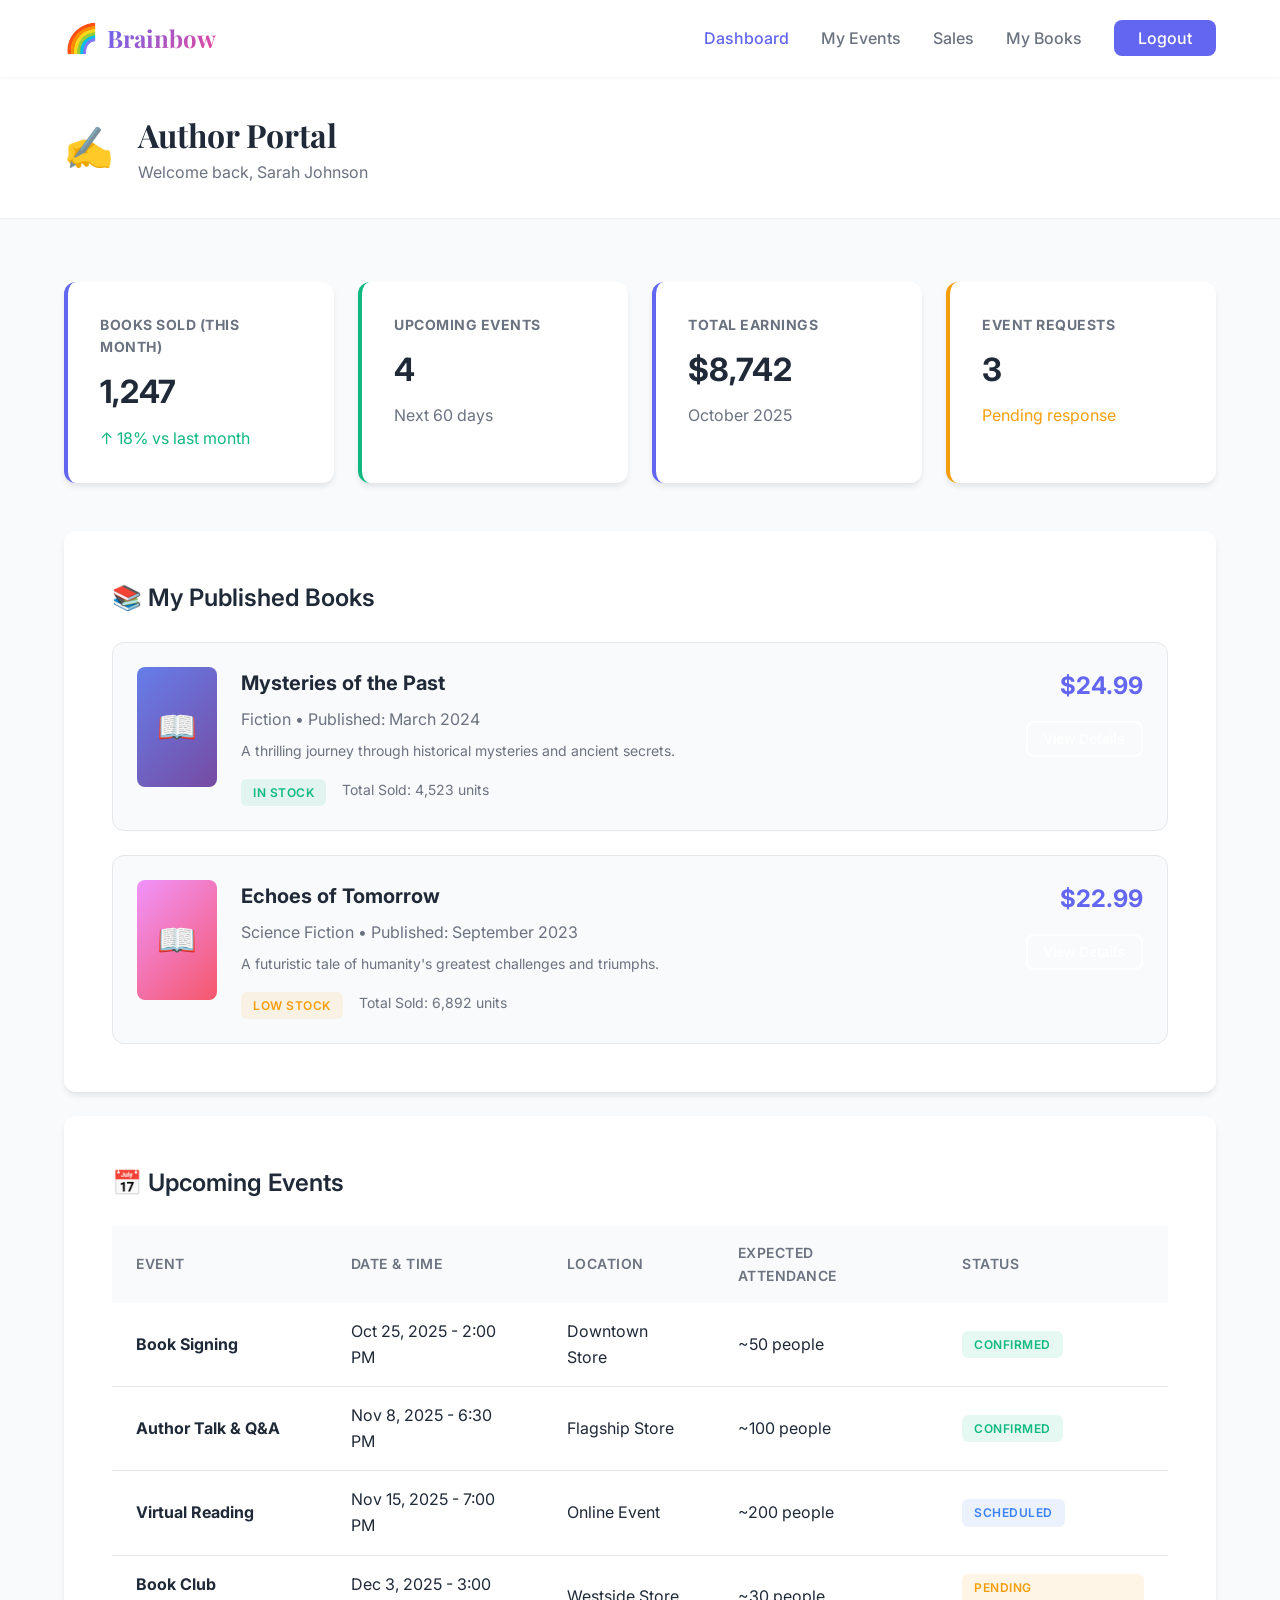
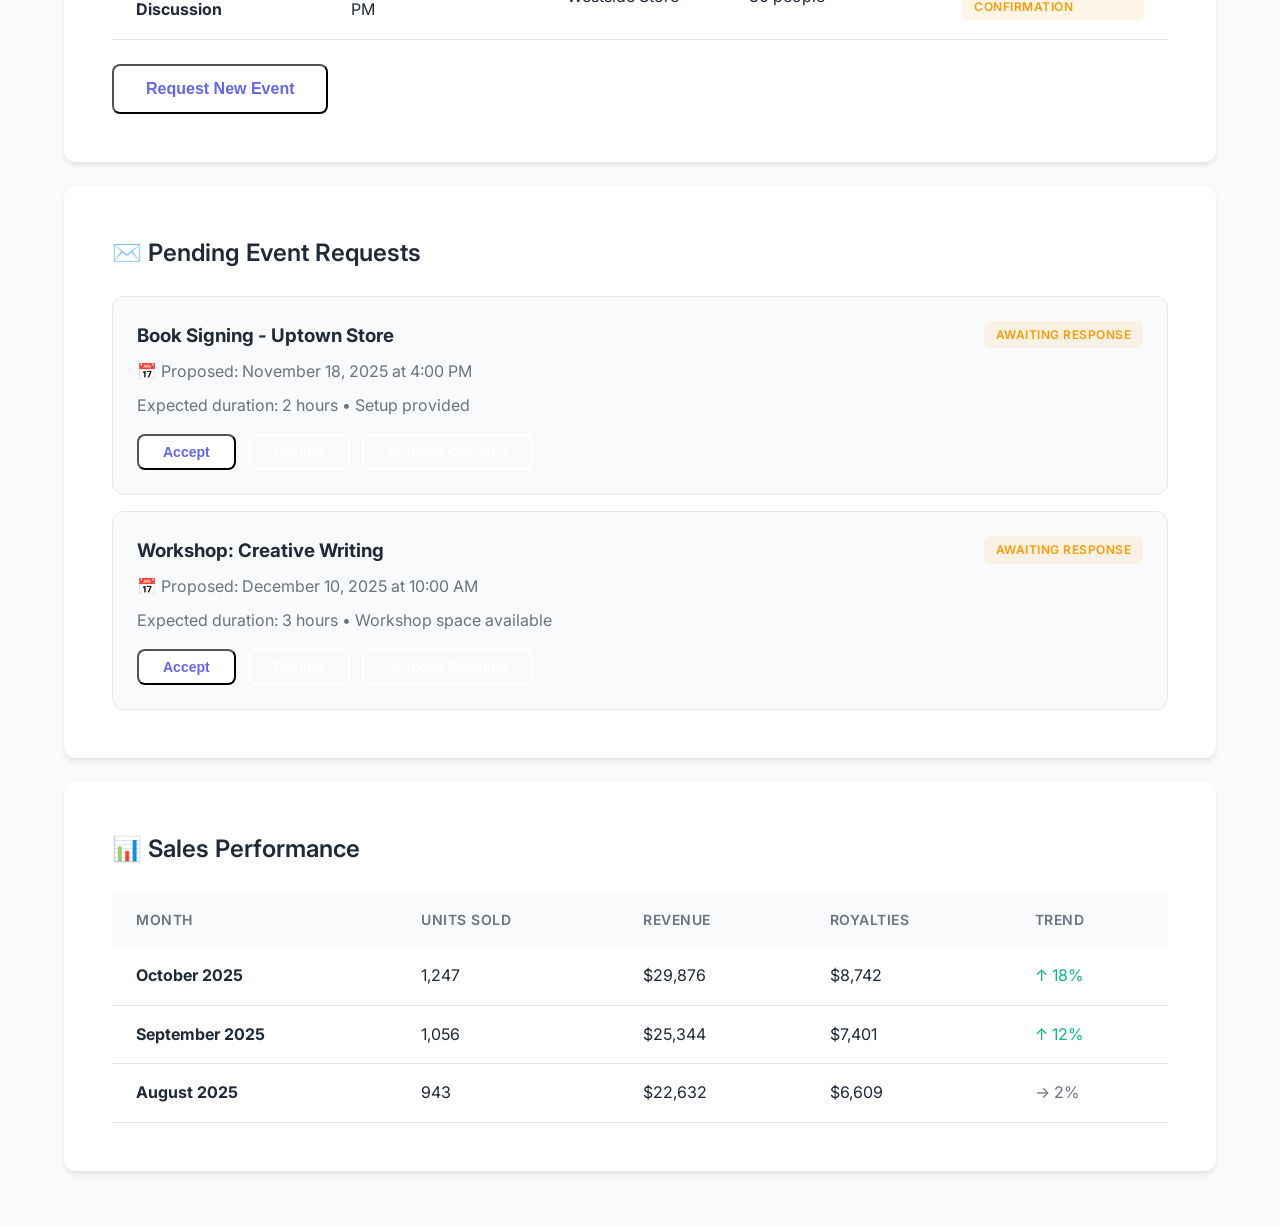
==== author-portal.html @ 2e77a3ae "Implement initial project structure and setup" ====
<!DOCTYPE html>
<html lang="en">
<head>
    <meta charset="UTF-8">
    <meta name="viewport" content="width=device-width, initial-scale=1.0">
    <title>Author Portal - Brainbow</title>
    <link rel="stylesheet" href="styles.css">
    <link rel="preconnect" href="https://fonts.googleapis.com">
    <link rel="preconnect" href="https://fonts.gstatic.com" crossorigin>
    <link href="https://fonts.googleapis.com/css2?family=Inter:wght@300;400;500;600;700&family=Playfair+Display:wght@600;700&display=swap" rel="stylesheet">
</head>
<body>
    <!-- Navigation -->
    <nav class="navbar">
        <div class="container">
            <div class="nav-brand">
                <div class="logo">
                    <span class="rainbow-icon">🌈</span>
                    <span class="brand-text">Brainbow</span>
                </div>
            </div>
            <ul class="nav-menu">
                <li><a href="author-portal.html" class="active">Dashboard</a></li>
                <li><a href="#events">My Events</a></li>
                <li><a href="#sales">Sales</a></li>
                <li><a href="#books">My Books</a></li>
                <li><a href="index.html" class="btn-login">Logout</a></li>
            </ul>
            <div class="hamburger">
                <span></span>
                <span></span>
                <span></span>
            </div>
        </div>
    </nav>

    <div class="dashboard">
        <div class="dashboard-header">
            <div class="container">
                <div class="dashboard-title">
                    <span class="dashboard-icon">✍️</span>
                    <div>
                        <h1>Author Portal</h1>
                        <p style="color: #6b7280; margin: 0;">Welcome back, Sarah Johnson</p>
                    </div>
                </div>
            </div>
        </div>

        <div class="dashboard-content">
            <div class="container">
                <!-- Author Metrics -->
                <div class="dashboard-grid">
                    <div class="stat-card">
                        <h3>Books Sold (This Month)</h3>
                        <div class="stat-value">1,247</div>
                        <p style="color: #10b981; margin-top: 0.5rem;">↑ 18% vs last month</p>
                    </div>
                    <div class="stat-card success">
                        <h3>Upcoming Events</h3>
                        <div class="stat-value">4</div>
                        <p style="color: #6b7280; margin-top: 0.5rem;">Next 60 days</p>
                    </div>
                    <div class="stat-card">
                        <h3>Total Earnings</h3>
                        <div class="stat-value">$8,742</div>
                        <p style="color: #6b7280; margin-top: 0.5rem;">October 2025</p>
                    </div>
                    <div class="stat-card warning">
                        <h3>Event Requests</h3>
                        <div class="stat-value">3</div>
                        <p style="color: #f59e0b; margin-top: 0.5rem;">Pending response</p>
                    </div>
                </div>

                <!-- My Books -->
                <div class="content-card">
                    <h2>📚 My Published Books</h2>
                    <div style="display: grid; gap: 1.5rem;">
                        <div style="display: grid; grid-template-columns: auto 1fr auto; gap: 1.5rem; padding: 1.5rem; background: #f9fafb; border-radius: 0.75rem; border: 1px solid #e5e7eb;">
                            <div style="width: 80px; height: 120px; background: linear-gradient(135deg, #667eea 0%, #764ba2 100%); border-radius: 0.5rem; display: flex; align-items: center; justify-content: center; font-size: 2rem;">
                                📖
                            </div>
                            <div>
                                <h3 style="margin: 0 0 0.5rem 0; font-size: 1.25rem;">Mysteries of the Past</h3>
                                <p style="margin: 0 0 0.5rem 0; color: #6b7280;">Fiction • Published: March 2024</p>
                                <p style="margin: 0; color: #6b7280; font-size: 0.875rem;">A thrilling journey through historical mysteries and ancient secrets.</p>
                                <div style="margin-top: 1rem; display: flex; gap: 1rem;">
                                    <span class="badge badge-success">In Stock</span>
                                    <span style="color: #6b7280; font-size: 0.875rem;">Total Sold: 4,523 units</span>
                                </div>
                            </div>
                            <div style="text-align: right;">
                                <div style="font-size: 1.5rem; font-weight: 700; color: #6366f1;">$24.99</div>
                                <button class="btn btn-secondary" style="margin-top: 1rem; padding: 0.5rem 1rem; font-size: 0.875rem;">View Details</button>
                            </div>
                        </div>
                        
                        <div style="display: grid; grid-template-columns: auto 1fr auto; gap: 1.5rem; padding: 1.5rem; background: #f9fafb; border-radius: 0.75rem; border: 1px solid #e5e7eb;">
                            <div style="width: 80px; height: 120px; background: linear-gradient(135deg, #f093fb 0%, #f5576c 100%); border-radius: 0.5rem; display: flex; align-items: center; justify-content: center; font-size: 2rem;">
                                📖
                            </div>
                            <div>
                                <h3 style="margin: 0 0 0.5rem 0; font-size: 1.25rem;">Echoes of Tomorrow</h3>
                                <p style="margin: 0 0 0.5rem 0; color: #6b7280;">Science Fiction • Published: September 2023</p>
                                <p style="margin: 0; color: #6b7280; font-size: 0.875rem;">A futuristic tale of humanity's greatest challenges and triumphs.</p>
                                <div style="margin-top: 1rem; display: flex; gap: 1rem;">
                                    <span class="badge badge-warning">Low Stock</span>
                                    <span style="color: #6b7280; font-size: 0.875rem;">Total Sold: 6,892 units</span>
                                </div>
                            </div>
                            <div style="text-align: right;">
                                <div style="font-size: 1.5rem; font-weight: 700; color: #6366f1;">$22.99</div>
                                <button class="btn btn-secondary" style="margin-top: 1rem; padding: 0.5rem 1rem; font-size: 0.875rem;">View Details</button>
                            </div>
                        </div>
                    </div>
                </div>

                <!-- Upcoming Events -->
                <div class="content-card">
                    <h2>📅 Upcoming Events</h2>
                    <div class="table-wrapper">
                        <table>
                            <thead>
                                <tr>
                                    <th>Event</th>
                                    <th>Date & Time</th>
                                    <th>Location</th>
                                    <th>Expected Attendance</th>
                                    <th>Status</th>
                                </tr>
                            </thead>
                            <tbody>
                                <tr>
                                    <td><strong>Book Signing</strong></td>
                                    <td>Oct 25, 2025 - 2:00 PM</td>
                                    <td>Downtown Store</td>
                                    <td>~50 people</td>
                                    <td><span class="badge badge-success">Confirmed</span></td>
                                </tr>
                                <tr>
                                    <td><strong>Author Talk & Q&A</strong></td>
                                    <td>Nov 8, 2025 - 6:30 PM</td>
                                    <td>Flagship Store</td>
                                    <td>~100 people</td>
                                    <td><span class="badge badge-success">Confirmed</span></td>
                                </tr>
                                <tr>
                                    <td><strong>Virtual Reading</strong></td>
                                    <td>Nov 15, 2025 - 7:00 PM</td>
                                    <td>Online Event</td>
                                    <td>~200 people</td>
                                    <td><span class="badge badge-info">Scheduled</span></td>
                                </tr>
                                <tr>
                                    <td><strong>Book Club Discussion</strong></td>
                                    <td>Dec 3, 2025 - 3:00 PM</td>
                                    <td>Westside Store</td>
                                    <td>~30 people</td>
                                    <td><span class="badge badge-warning">Pending Confirmation</span></td>
                                </tr>
                            </tbody>
                        </table>
                    </div>
                    <div style="margin-top: 1.5rem;">
                        <button class="btn btn-primary">Request New Event</button>
                        <button class="btn btn-secondary" style="margin-left: 1rem;">View Calendar</button>
                    </div>
                </div>

                <!-- Event Requests -->
                <div class="content-card">
                    <h2>✉️ Pending Event Requests</h2>
                    <div style="display: grid; gap: 1rem;">
                        <div style="padding: 1.5rem; background: #f9fafb; border-radius: 0.75rem; border: 1px solid #e5e7eb;">
                            <div style="display: flex; justify-content: space-between; align-items: start; margin-bottom: 1rem;">
                                <div>
                                    <h3 style="margin: 0 0 0.5rem 0;">Book Signing - Uptown Store</h3>
                                    <p style="margin: 0; color: #6b7280;">📅 Proposed: November 18, 2025 at 4:00 PM</p>
                                    <p style="margin: 0.5rem 0 0 0; color: #6b7280;">Expected duration: 2 hours • Setup provided</p>
                                </div>
                                <span class="badge badge-warning">Awaiting Response</span>
                            </div>
                            <div style="display: flex; gap: 0.75rem;">
                                <button class="btn btn-primary" style="padding: 0.5rem 1.5rem; font-size: 0.875rem;">Accept</button>
                                <button class="btn btn-secondary" style="padding: 0.5rem 1.5rem; font-size: 0.875rem;">Decline</button>
                                <button class="btn btn-secondary" style="padding: 0.5rem 1.5rem; font-size: 0.875rem;">Propose Changes</button>
                            </div>
                        </div>
                        
                        <div style="padding: 1.5rem; background: #f9fafb; border-radius: 0.75rem; border: 1px solid #e5e7eb;">
                            <div style="display: flex; justify-content: space-between; align-items: start; margin-bottom: 1rem;">
                                <div>
                                    <h3 style="margin: 0 0 0.5rem 0;">Workshop: Creative Writing</h3>
                                    <p style="margin: 0; color: #6b7280;">📅 Proposed: December 10, 2025 at 10:00 AM</p>
                                    <p style="margin: 0.5rem 0 0 0; color: #6b7280;">Expected duration: 3 hours • Workshop space available</p>
                                </div>
                                <span class="badge badge-warning">Awaiting Response</span>
                            </div>
                            <div style="display: flex; gap: 0.75rem;">
                                <button class="btn btn-primary" style="padding: 0.5rem 1.5rem; font-size: 0.875rem;">Accept</button>
                                <button class="btn btn-secondary" style="padding: 0.5rem 1.5rem; font-size: 0.875rem;">Decline</button>
                                <button class="btn btn-secondary" style="padding: 0.5rem 1.5rem; font-size: 0.875rem;">Propose Changes</button>
                            </div>
                        </div>
                    </div>
                </div>

                <!-- Sales Analytics -->
                <div class="content-card">
                    <h2>📊 Sales Performance</h2>
                    <div class="table-wrapper">
                        <table>
                            <thead>
                                <tr>
                                    <th>Month</th>
                                    <th>Units Sold</th>
                                    <th>Revenue</th>
                                    <th>Royalties</th>
                                    <th>Trend</th>
                                </tr>
                            </thead>
                            <tbody>
                                <tr>
                                    <td><strong>October 2025</strong></td>
                                    <td>1,247</td>
                                    <td>$29,876</td>
                                    <td>$8,742</td>
                                    <td><span style="color: #10b981;">↑ 18%</span></td>
                                </tr>
                                <tr>
                                    <td><strong>September 2025</strong></td>
                                    <td>1,056</td>
                                    <td>$25,344</td>
                                    <td>$7,401</td>
                                    <td><span style="color: #10b981;">↑ 12%</span></td>
                                </tr>
                                <tr>
                                    <td><strong>August 2025</strong></td>
                                    <td>943</td>
                                    <td>$22,632</td>
                                    <td>$6,609</td>
                                    <td><span style="color: #6b7280;">→ 2%</span></td>
                                </tr>
                            </tbody>
                        </table>
                    </div>
                </div>
            </div>
        </div>
    </div>

    <script src="script.js"></script>
</body>
</html>
---- styles.css ----
/* ===================================
   Global Styles & Variables
   =================================== */

:root {
    /* Color Palette */
    --primary-color: #6366f1;
    --primary-dark: #4f46e5;
    --primary-light: #818cf8;
    --secondary-color: #ec4899;
    --accent-color: #f59e0b;
    
    --success-color: #10b981;
    --warning-color: #f59e0b;
    --danger-color: #ef4444;
    --info-color: #3b82f6;
    
    --text-primary: #1f2937;
    --text-secondary: #6b7280;
    --text-light: #9ca3af;
    
    --bg-primary: #ffffff;
    --bg-secondary: #f9fafb;
    --bg-dark: #111827;
    
    --border-color: #e5e7eb;
    --shadow-sm: 0 1px 2px 0 rgba(0, 0, 0, 0.05);
    --shadow-md: 0 4px 6px -1px rgba(0, 0, 0, 0.1);
    --shadow-lg: 0 10px 15px -3px rgba(0, 0, 0, 0.1);
    --shadow-xl: 0 20px 25px -5px rgba(0, 0, 0, 0.1);
    
    /* Typography */
    --font-body: 'Inter', sans-serif;
    --font-heading: 'Playfair Display', serif;
    
    /* Spacing */
    --spacing-xs: 0.5rem;
    --spacing-sm: 1rem;
    --spacing-md: 1.5rem;
    --spacing-lg: 2rem;
    --spacing-xl: 3rem;
    
    /* Border Radius */
    --radius-sm: 0.375rem;
    --radius-md: 0.5rem;
    --radius-lg: 0.75rem;
    --radius-xl: 1rem;
}

* {
    margin: 0;
    padding: 0;
    box-sizing: border-box;
}

html {
    scroll-behavior: smooth;
}

body {
    font-family: var(--font-body);
    color: var(--text-primary);
    background-color: var(--bg-primary);
    line-height: 1.6;
    overflow-x: hidden;
}

.container {
    max-width: 1200px;
    margin: 0 auto;
    padding: 0 var(--spacing-md);
}

/* ===================================
   Navigation Bar
   =================================== */

.navbar {
    background: rgba(255, 255, 255, 0.95);
    backdrop-filter: blur(10px);
    box-shadow: var(--shadow-sm);
    position: sticky;
    top: 0;
    z-index: 1000;
    transition: all 0.3s ease;
}

.navbar .container {
    display: flex;
    justify-content: space-between;
    align-items: center;
    padding: var(--spacing-sm) var(--spacing-md);
}

.nav-brand .logo {
    display: flex;
    align-items: center;
    gap: 0.5rem;
    font-size: 1.5rem;
    font-weight: 700;
    text-decoration: none;
    color: var(--text-primary);
}

.rainbow-icon {
    font-size: 1.75rem;
}

.brand-text {
    background: linear-gradient(135deg, var(--primary-color), var(--secondary-color));
    -webkit-background-clip: text;
    -webkit-text-fill-color: transparent;
    background-clip: text;
    font-family: var(--font-heading);
}

.nav-menu {
    display: flex;
    list-style: none;
    gap: var(--spacing-lg);
    align-items: center;
}

.nav-menu a {
    text-decoration: none;
    color: var(--text-secondary);
    font-weight: 500;
    transition: color 0.3s ease;
    padding: 0.5rem 0;
}

.nav-menu a:hover,
.nav-menu a.active {
    color: var(--primary-color);
}

.btn-login {
    background: var(--primary-color);
    color: white !important;
    padding: 0.5rem 1.5rem !important;
    border-radius: var(--radius-md);
    transition: all 0.3s ease;
}

.btn-login:hover {
    background: var(--primary-dark);
    transform: translateY(-2px);
}

.hamburger {
    display: none;
    flex-direction: column;
    cursor: pointer;
    gap: 0.25rem;
}

.hamburger span {
    width: 25px;
    height: 3px;
    background: var(--text-primary);
    border-radius: 3px;
    transition: all 0.3s ease;
}

/* ===================================
   Hero Section
   =================================== */

.hero {
    position: relative;
    padding: 8rem 0 6rem;
    overflow: hidden;
    background: linear-gradient(135deg, #667eea 0%, #764ba2 100%);
}

.hero-background {
    position: absolute;
    top: 0;
    left: 0;
    width: 100%;
    height: 100%;
    background: 
        radial-gradient(circle at 20% 50%, rgba(255, 255, 255, 0.1) 0%, transparent 50%),
        radial-gradient(circle at 80% 80%, rgba(255, 255, 255, 0.1) 0%, transparent 50%);
    z-index: 1;
}

.hero .container {
    position: relative;
    z-index: 2;
}

.hero-content {
    max-width: 800px;
    text-align: center;
    margin: 0 auto;
}

.hero-title {
    font-family: var(--font-heading);
    font-size: 3.5rem;
    font-weight: 700;
    color: white;
    margin-bottom: var(--spacing-md);
    line-height: 1.2;
}

.gradient-text {
    background: linear-gradient(135deg, #fbbf24, #f59e0b);
    -webkit-background-clip: text;
    -webkit-text-fill-color: transparent;
    background-clip: text;
}

.hero-subtitle {
    font-size: 1.25rem;
    color: rgba(255, 255, 255, 0.9);
    margin-bottom: var(--spacing-xl);
    line-height: 1.8;
}

.hero-buttons {
    display: flex;
    gap: var(--spacing-md);
    justify-content: center;
    flex-wrap: wrap;
}

.btn {
    padding: 0.875rem 2rem;
    font-size: 1rem;
    font-weight: 600;
    text-decoration: none;
    border-radius: var(--radius-md);
    transition: all 0.3s ease;
    display: inline-block;
}

.btn-primary {
    background: white;
    color: var(--primary-color);
}

.btn-primary:hover {
    transform: translateY(-3px);
    box-shadow: var(--shadow-xl);
}

.btn-secondary {
    background: transparent;
    color: white;
    border: 2px solid white;
}

.btn-secondary:hover {
    background: white;
    color: var(--primary-color);
}

/* ===================================
   Section Headers
   =================================== */

.section-header {
    text-align: center;
    margin-bottom: var(--spacing-xl);
}

.section-header h2 {
    font-family: var(--font-heading);
    font-size: 2.5rem;
    color: var(--text-primary);
    margin-bottom: var(--spacing-sm);
}

.section-header p {
    font-size: 1.125rem;
    color: var(--text-secondary);
}

/* ===================================
   Features Section
   =================================== */

.features {
    padding: 6rem 0;
    background: var(--bg-secondary);
}

.features-grid {
    display: grid;
    grid-template-columns: repeat(auto-fit, minmax(300px, 1fr));
    gap: var(--spacing-lg);
}

.feature-card {
    background: white;
    padding: var(--spacing-xl);
    border-radius: var(--radius-lg);
    box-shadow: var(--shadow-md);
    transition: all 0.3s ease;
    border: 1px solid var(--border-color);
}

.feature-card:hover {
    transform: translateY(-5px);
    box-shadow: var(--shadow-xl);
}

.feature-icon {
    font-size: 3rem;
    margin-bottom: var(--spacing-md);
}

.feature-card h3 {
    font-size: 1.5rem;
    color: var(--text-primary);
    margin-bottom: var(--spacing-sm);
    font-weight: 600;
}

.feature-card p {
    color: var(--text-secondary);
    line-height: 1.7;
}

/* ===================================
   Portals Section
   =================================== */

.portals {
    padding: 6rem 0;
    background: white;
}

.portals-grid {
    display: grid;
    grid-template-columns: repeat(auto-fit, minmax(280px, 1fr));
    gap: var(--spacing-md);
}

.portal-card {
    position: relative;
    background: linear-gradient(135deg, #667eea 0%, #764ba2 100%);
    padding: var(--spacing-xl);
    border-radius: var(--radius-lg);
    text-decoration: none;
    color: white;
    transition: all 0.3s ease;
    overflow: hidden;
}

.portal-card::before {
    content: '';
    position: absolute;
    top: 0;
    left: 0;
    width: 100%;
    height: 100%;
    background: linear-gradient(135deg, rgba(255,255,255,0.1) 0%, transparent 100%);
    opacity: 0;
    transition: opacity 0.3s ease;
}

.portal-card:hover::before {
    opacity: 1;
}

.portal-card:hover {
    transform: translateY(-5px);
    box-shadow: var(--shadow-xl);
}

.portal-card:nth-child(1) {
    background: linear-gradient(135deg, #667eea 0%, #764ba2 100%);
}

.portal-card:nth-child(2) {
    background: linear-gradient(135deg, #f093fb 0%, #f5576c 100%);
}

.portal-card:nth-child(3) {
    background: linear-gradient(135deg, #4facfe 0%, #00f2fe 100%);
}

.portal-card:nth-child(4) {
    background: linear-gradient(135deg, #43e97b 0%, #38f9d7 100%);
}

.portal-card:nth-child(5) {
    background: linear-gradient(135deg, #fa709a 0%, #fee140 100%);
}

.portal-card:nth-child(6) {
    background: linear-gradient(135deg, #30cfd0 0%, #330867 100%);
}

.portal-icon {
    font-size: 3rem;
    margin-bottom: var(--spacing-md);
}

.portal-card h3 {
    font-size: 1.5rem;
    margin-bottom: var(--spacing-sm);
    font-weight: 600;
}

.portal-card p {
    color: rgba(255, 255, 255, 0.9);
    margin-bottom: var(--spacing-md);
}

.portal-arrow {
    position: absolute;
    bottom: var(--spacing-md);
    right: var(--spacing-md);
    font-size: 1.5rem;
    transition: transform 0.3s ease;
}

.portal-card:hover .portal-arrow {
    transform: translateX(5px);
}

/* ===================================
   About Section
   =================================== */

.about {
    padding: 6rem 0;
    background: var(--bg-secondary);
}

.about-content {
    display: grid;
    grid-template-columns: 1fr 1fr;
    gap: var(--spacing-xl);
    align-items: center;
}

.about-text h2 {
    font-family: var(--font-heading);
    font-size: 2.5rem;
    color: var(--text-primary);
    margin-bottom: var(--spacing-md);
}

.about-text p {
    font-size: 1.125rem;
    color: var(--text-secondary);
    margin-bottom: var(--spacing-md);
    line-height: 1.8;
}

.stats {
    display: flex;
    gap: var(--spacing-lg);
    margin-top: var(--spacing-xl);
}

.stat {
    text-align: center;
}

.stat-number {
    font-size: 2.5rem;
    font-weight: 700;
    color: var(--primary-color);
    font-family: var(--font-heading);
}

.stat-label {
    color: var(--text-secondary);
    font-size: 0.875rem;
    margin-top: 0.25rem;
}

.about-image {
    display: flex;
    justify-content: center;
    align-items: center;
}

.image-placeholder {
    width: 100%;
    height: 400px;
    background: linear-gradient(135deg, #667eea 0%, #764ba2 100%);
    border-radius: var(--radius-xl);
    display: flex;
    justify-content: center;
    align-items: center;
    box-shadow: var(--shadow-xl);
}

.large-icon {
    font-size: 8rem;
}

/* ===================================
   Footer
   =================================== */

.footer {
    background: var(--bg-dark);
    color: rgba(255, 255, 255, 0.8);
    padding: 3rem 0 1rem;
}

.footer-content {
    display: grid;
    grid-template-columns: repeat(auto-fit, minmax(200px, 1fr));
    gap: var(--spacing-xl);
    margin-bottom: var(--spacing-lg);
}

.footer-section h4 {
    color: white;
    margin-bottom: var(--spacing-md);
    font-size: 1.125rem;
}

.footer-section ul {
    list-style: none;
}

.footer-section ul li {
    margin-bottom: 0.5rem;
}

.footer-section a {
    color: rgba(255, 255, 255, 0.7);
    text-decoration: none;
    transition: color 0.3s ease;
}

.footer-section a:hover {
    color: var(--primary-light);
}

.footer-section .logo {
    margin-bottom: var(--spacing-md);
}

.footer-bottom {
    text-align: center;
    padding-top: var(--spacing-lg);
    border-top: 1px solid rgba(255, 255, 255, 0.1);
    color: rgba(255, 255, 255, 0.6);
}

/* ===================================
   Dashboard Styles
   =================================== */

.dashboard {
    min-height: 100vh;
    background: var(--bg-secondary);
}

.dashboard-header {
    background: white;
    padding: var(--spacing-lg) 0;
    box-shadow: var(--shadow-sm);
    margin-bottom: var(--spacing-lg);
}

.dashboard-title {
    display: flex;
    align-items: center;
    gap: var(--spacing-md);
}

.dashboard-title h1 {
    font-family: var(--font-heading);
    font-size: 2rem;
    color: var(--text-primary);
}

.dashboard-icon {
    font-size: 2.5rem;
}

.dashboard-content {
    padding: var(--spacing-lg) 0;
}

.dashboard-grid {
    display: grid;
    grid-template-columns: repeat(auto-fit, minmax(250px, 1fr));
    gap: var(--spacing-md);
    margin-bottom: var(--spacing-xl);
}

.stat-card {
    background: white;
    padding: var(--spacing-lg);
    border-radius: var(--radius-lg);
    box-shadow: var(--shadow-md);
    border-left: 4px solid var(--primary-color);
}

.stat-card.success {
    border-left-color: var(--success-color);
}

.stat-card.warning {
    border-left-color: var(--warning-color);
}

.stat-card.danger {
    border-left-color: var(--danger-color);
}

.stat-card h3 {
    font-size: 0.875rem;
    color: var(--text-secondary);
    text-transform: uppercase;
    letter-spacing: 0.5px;
    margin-bottom: 0.5rem;
}

.stat-value {
    font-size: 2rem;
    font-weight: 700;
    color: var(--text-primary);
}

.content-card {
    background: white;
    padding: var(--spacing-xl);
    border-radius: var(--radius-lg);
    box-shadow: var(--shadow-md);
    margin-bottom: var(--spacing-md);
}

.content-card h2 {
    font-size: 1.5rem;
    color: var(--text-primary);
    margin-bottom: var(--spacing-md);
    font-weight: 600;
}

.table-wrapper {
    overflow-x: auto;
}

table {
    width: 100%;
    border-collapse: collapse;
}

thead {
    background: var(--bg-secondary);
}

th {
    text-align: left;
    padding: var(--spacing-sm) var(--spacing-md);
    font-weight: 600;
    color: var(--text-secondary);
    font-size: 0.875rem;
    text-transform: uppercase;
    letter-spacing: 0.5px;
}

td {
    padding: var(--spacing-sm) var(--spacing-md);
    border-bottom: 1px solid var(--border-color);
}

tr:hover {
    background: var(--bg-secondary);
}

.badge {
    display: inline-block;
    padding: 0.25rem 0.75rem;
    border-radius: var(--radius-sm);
    font-size: 0.75rem;
    font-weight: 600;
    text-transform: uppercase;
    letter-spacing: 0.5px;
}

.badge-success {
    background: rgba(16, 185, 129, 0.1);
    color: var(--success-color);
}

.badge-warning {
    background: rgba(245, 158, 11, 0.1);
    color: var(--warning-color);
}

.badge-danger {
    background: rgba(239, 68, 68, 0.1);
    color: var(--danger-color);
}

.badge-info {
    background: rgba(59, 130, 246, 0.1);
    color: var(--info-color);
}

/* ===================================
   Login Page Styles
   =================================== */

.login-page {
    min-height: 100vh;
    display: flex;
    align-items: center;
    justify-content: center;
    background: linear-gradient(135deg, #667eea 0%, #764ba2 100%);
    padding: var(--spacing-lg);
}

.login-container {
    max-width: 450px;
    width: 100%;
}

.login-card {
    background: white;
    padding: var(--spacing-xl);
    border-radius: var(--radius-xl);
    box-shadow: var(--shadow-xl);
}

.login-header {
    text-align: center;
    margin-bottom: var(--spacing-xl);
}

.login-header .logo {
    display: flex;
    justify-content: center;
    align-items: center;
    gap: 0.5rem;
    font-size: 1.75rem;
    font-weight: 700;
    margin-bottom: var(--spacing-md);
}

.login-header h2 {
    font-size: 1.75rem;
    color: var(--text-primary);
    margin-bottom: 0.5rem;
}

.login-header p {
    color: var(--text-secondary);
}

.form-group {
    margin-bottom: var(--spacing-md);
}

.form-group label {
    display: block;
    margin-bottom: 0.5rem;
    color: var(--text-primary);
    font-weight: 500;
}

.form-group input,
.form-group select,
.form-group textarea {
    width: 100%;
    padding: 0.75rem 1rem;
    border: 1px solid var(--border-color);
    border-radius: var(--radius-md);
    font-size: 1rem;
    font-family: var(--font-body);
    transition: all 0.3s ease;
}

.form-group input:focus,
.form-group select:focus,
.form-group textarea:focus {
    outline: none;
    border-color: var(--primary-color);
    box-shadow: 0 0 0 3px rgba(99, 102, 241, 0.1);
}

.btn-full {
    width: 100%;
    padding: 0.875rem;
    background: var(--primary-color);
    color: white;
    border: none;
    border-radius: var(--radius-md);
    font-size: 1rem;
    font-weight: 600;
    cursor: pointer;
    transition: all 0.3s ease;
}

.btn-full:hover {
    background: var(--primary-dark);
    transform: translateY(-2px);
    box-shadow: var(--shadow-lg);
}

.login-footer {
    text-align: center;
    margin-top: var(--spacing-md);
    color: var(--text-secondary);
}

.login-footer a {
    color: var(--primary-color);
    text-decoration: none;
    font-weight: 500;
}

.login-footer a:hover {
    text-decoration: underline;
}

.divider {
    display: flex;
    align-items: center;
    text-align: center;
    margin: var(--spacing-md) 0;
    color: var(--text-light);
}

.divider::before,
.divider::after {
    content: '';
    flex: 1;
    border-bottom: 1px solid var(--border-color);
}

.divider span {
    padding: 0 var(--spacing-sm);
}

.role-selector {
    display: grid;
    grid-template-columns: repeat(2, 1fr);
    gap: var(--spacing-sm);
    margin-bottom: var(--spacing-md);
}

.role-option {
    padding: var(--spacing-sm);
    border: 2px solid var(--border-color);
    border-radius: var(--radius-md);
    text-align: center;
    cursor: pointer;
    transition: all 0.3s ease;
}

.role-option:hover {
    border-color: var(--primary-color);
    background: rgba(99, 102, 241, 0.05);
}

.role-option.selected {
    border-color: var(--primary-color);
    background: rgba(99, 102, 241, 0.1);
}

.role-option-icon {
    font-size: 2rem;
    margin-bottom: 0.5rem;
}

.role-option-name {
    font-size: 0.875rem;
    font-weight: 500;
    color: var(--text-primary);
}

/* ===================================
   Responsive Design
   =================================== */

@media (max-width: 768px) {
    .hamburger {
        display: flex;
    }
    
    .nav-menu {
        position: fixed;
        left: -100%;
        top: 70px;
        flex-direction: column;
        background: white;
        width: 100%;
        text-align: center;
        transition: 0.3s;
        box-shadow: var(--shadow-lg);
        padding: var(--spacing-lg) 0;
    }
    
    .nav-menu.active {
        left: 0;
    }
    
    .hero-title {
        font-size: 2.5rem;
    }
    
    .hero-subtitle {
        font-size: 1.125rem;
    }
    
    .about-content {
        grid-template-columns: 1fr;
    }
    
    .stats {
        flex-direction: column;
        gap: var(--spacing-md);
    }
    
    .section-header h2 {
        font-size: 2rem;
    }
    
    .dashboard-grid {
        grid-template-columns: 1fr;
    }
}

@media (max-width: 480px) {
    .hero-title {
        font-size: 2rem;
    }
    
    .hero-buttons {
        flex-direction: column;
    }
    
    .btn {
        width: 100%;
    }
    
    .role-selector {
        grid-template-columns: 1fr;
    }
}

/* ===================================
   Utility Classes
   =================================== */

.text-center {
    text-align: center;
}

.mt-1 { margin-top: var(--spacing-sm); }
.mt-2 { margin-top: var(--spacing-md); }
.mt-3 { margin-top: var(--spacing-lg); }

.mb-1 { margin-bottom: var(--spacing-sm); }
.mb-2 { margin-bottom: var(--spacing-md); }
.mb-3 { margin-bottom: var(--spacing-lg); }
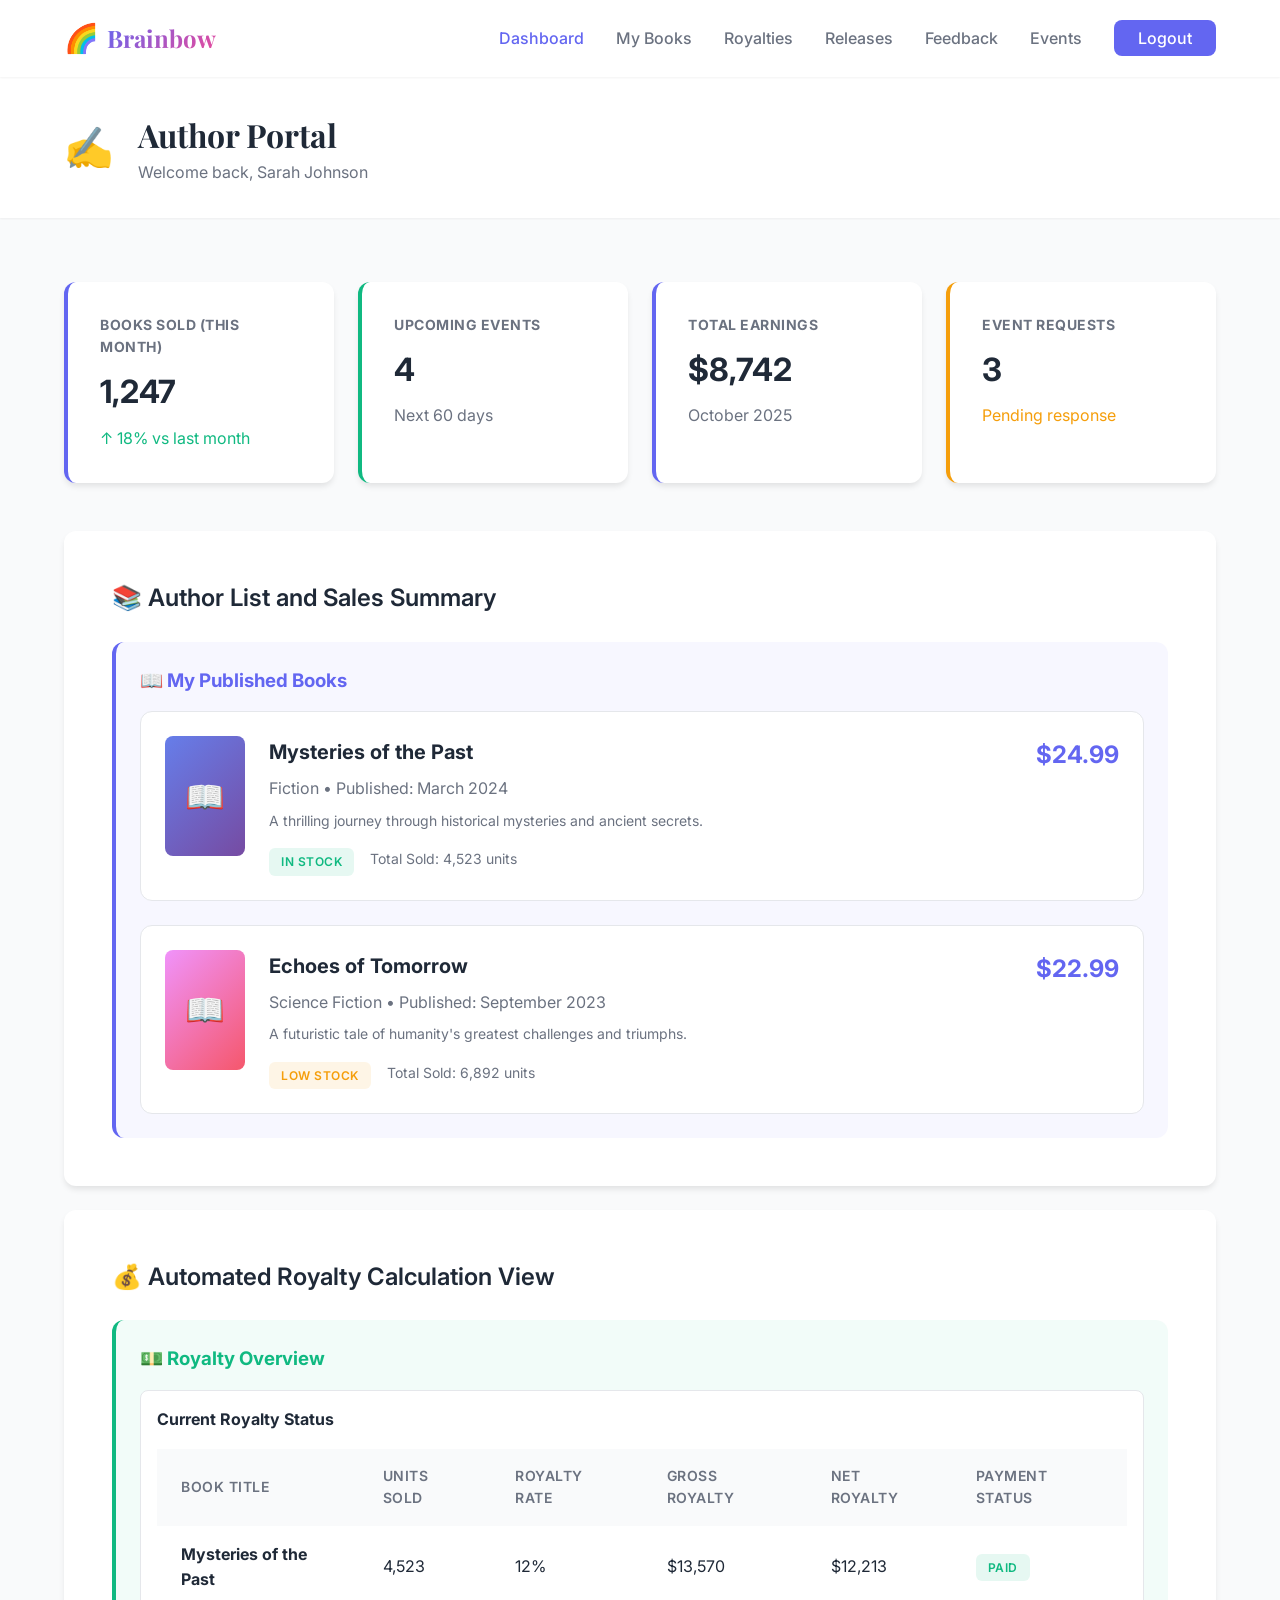
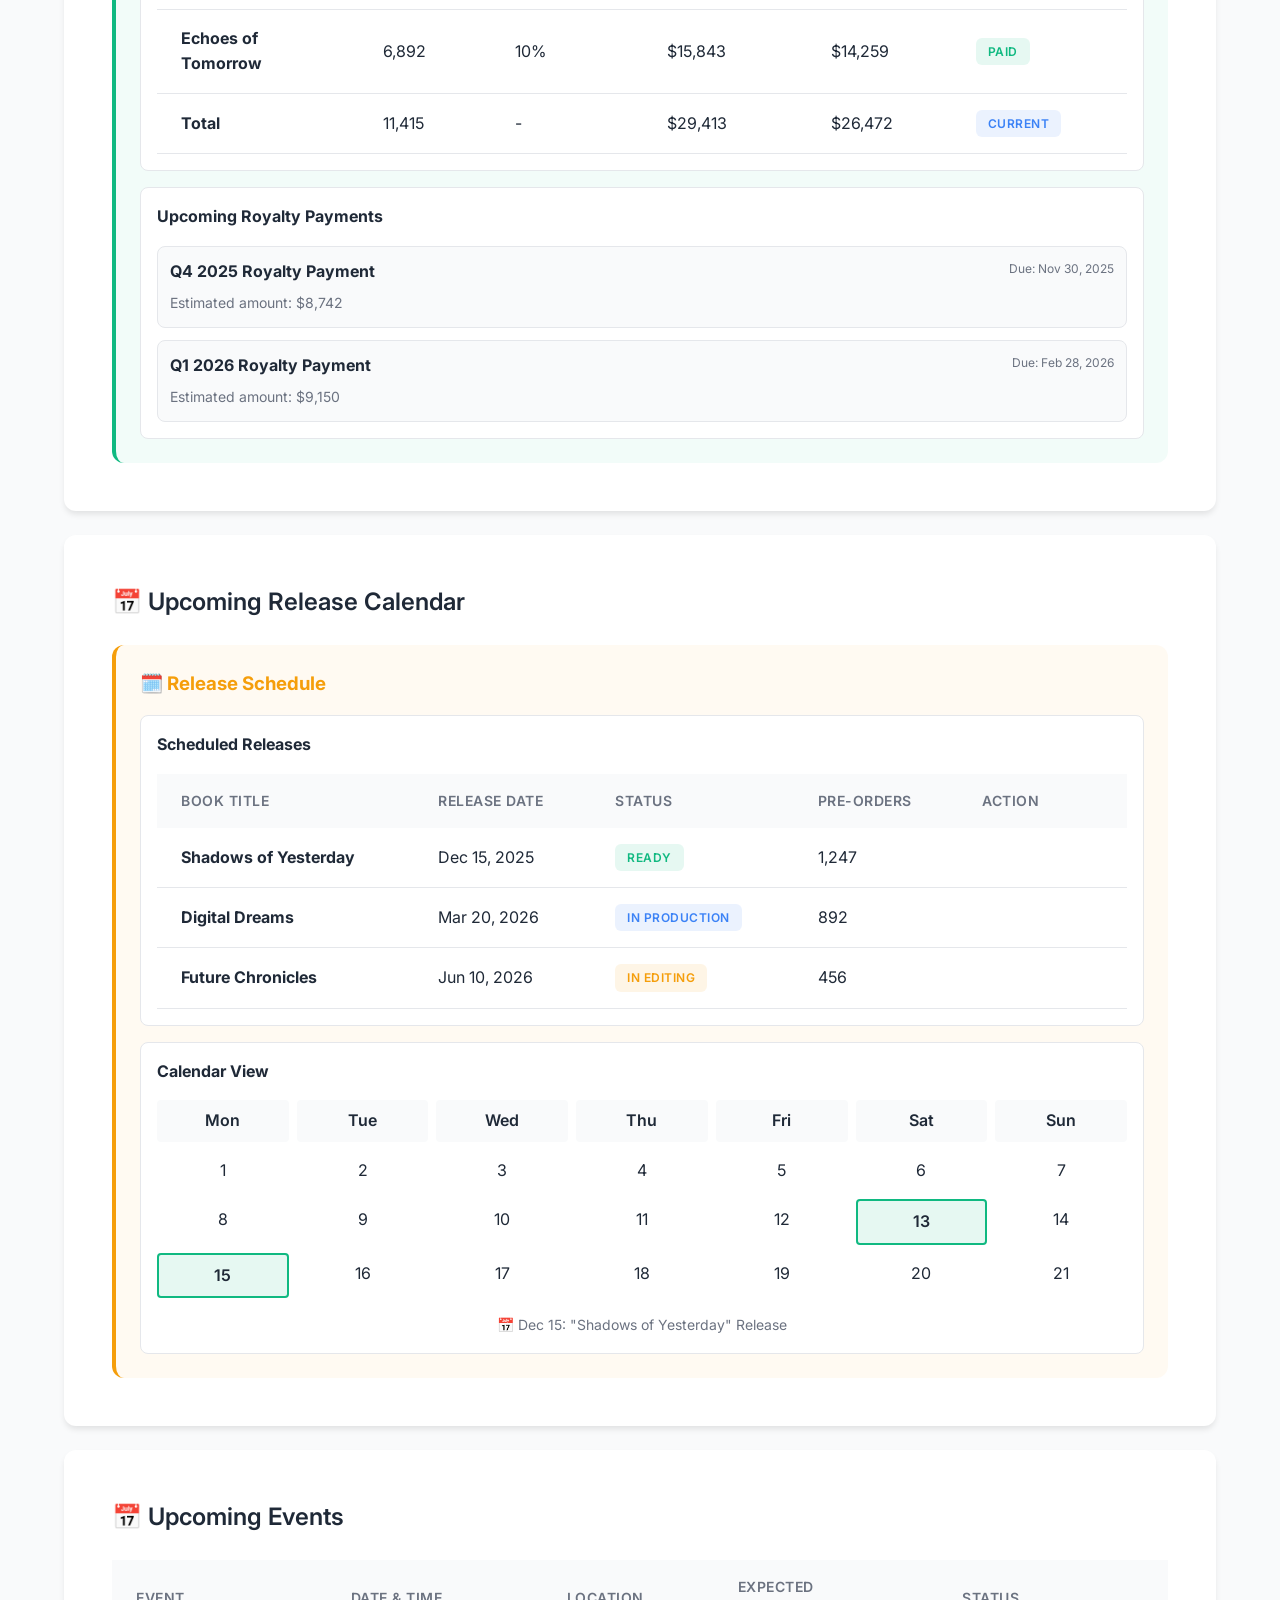
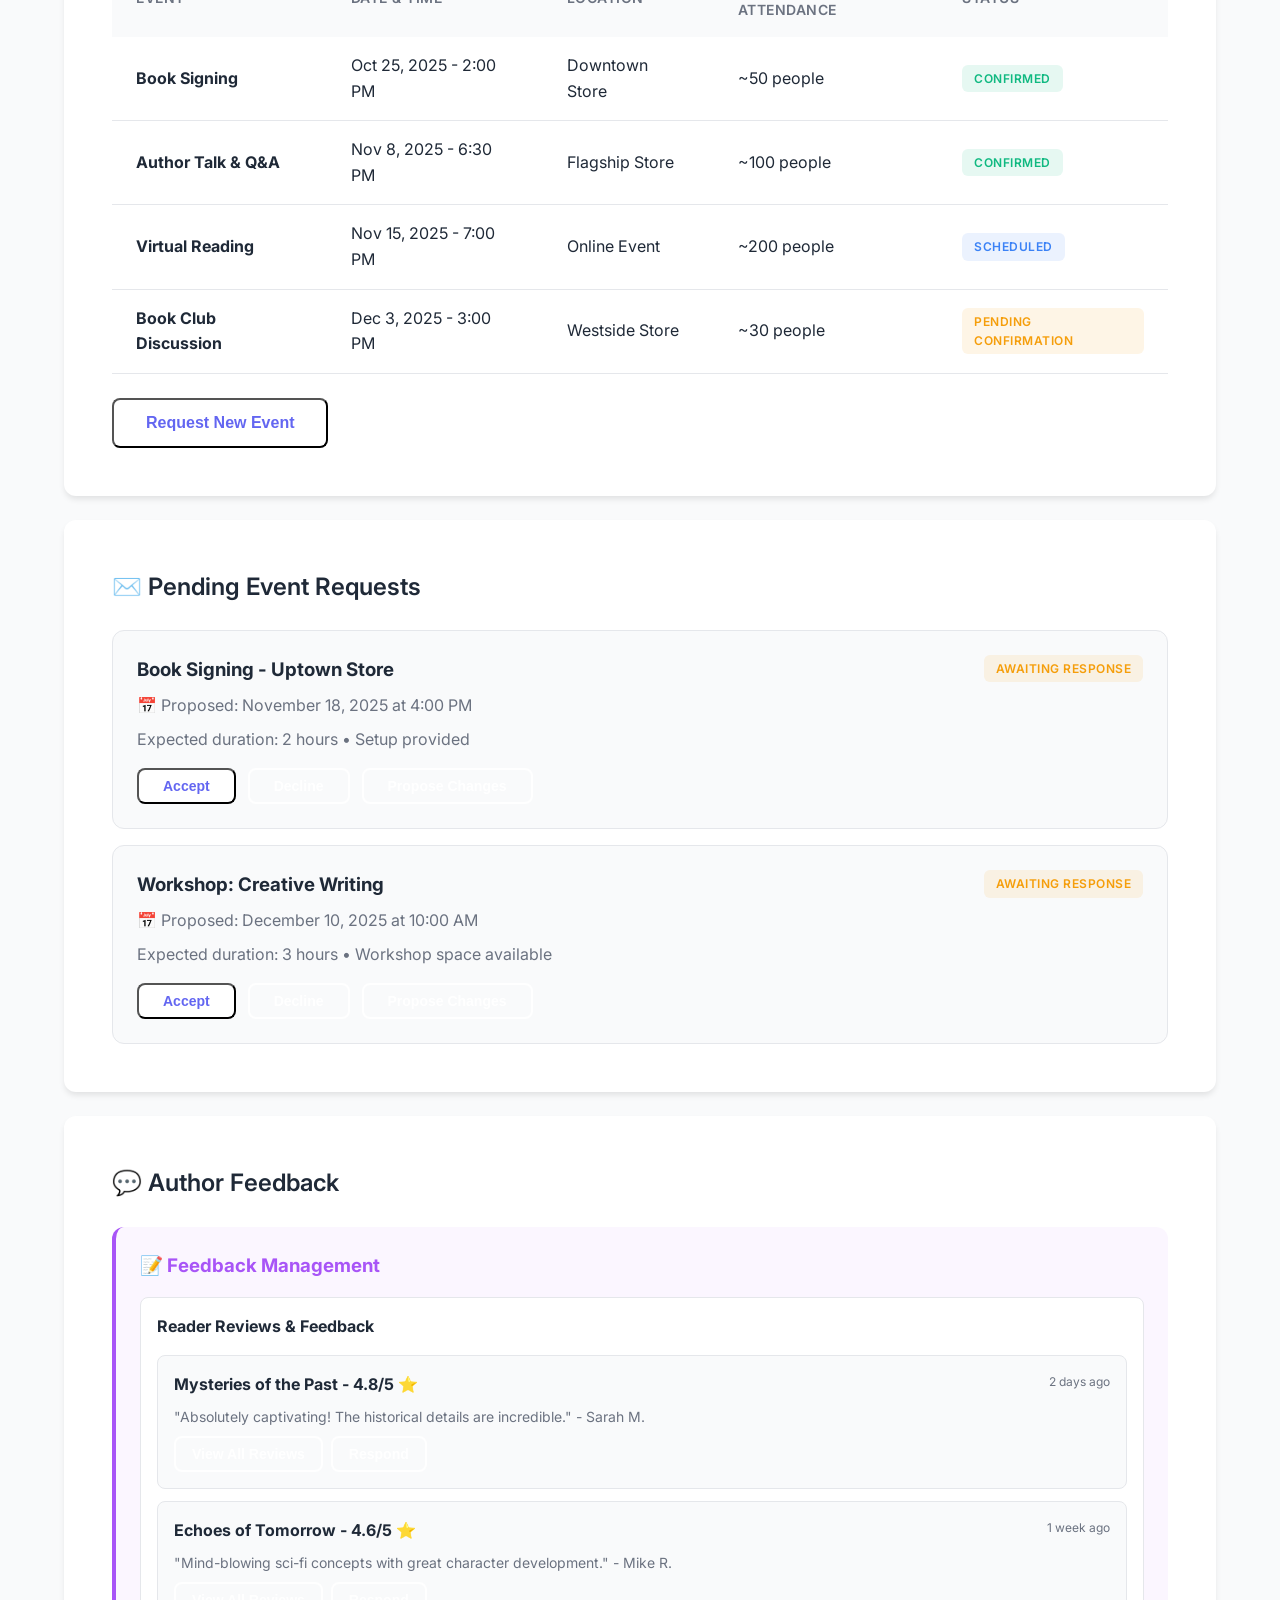
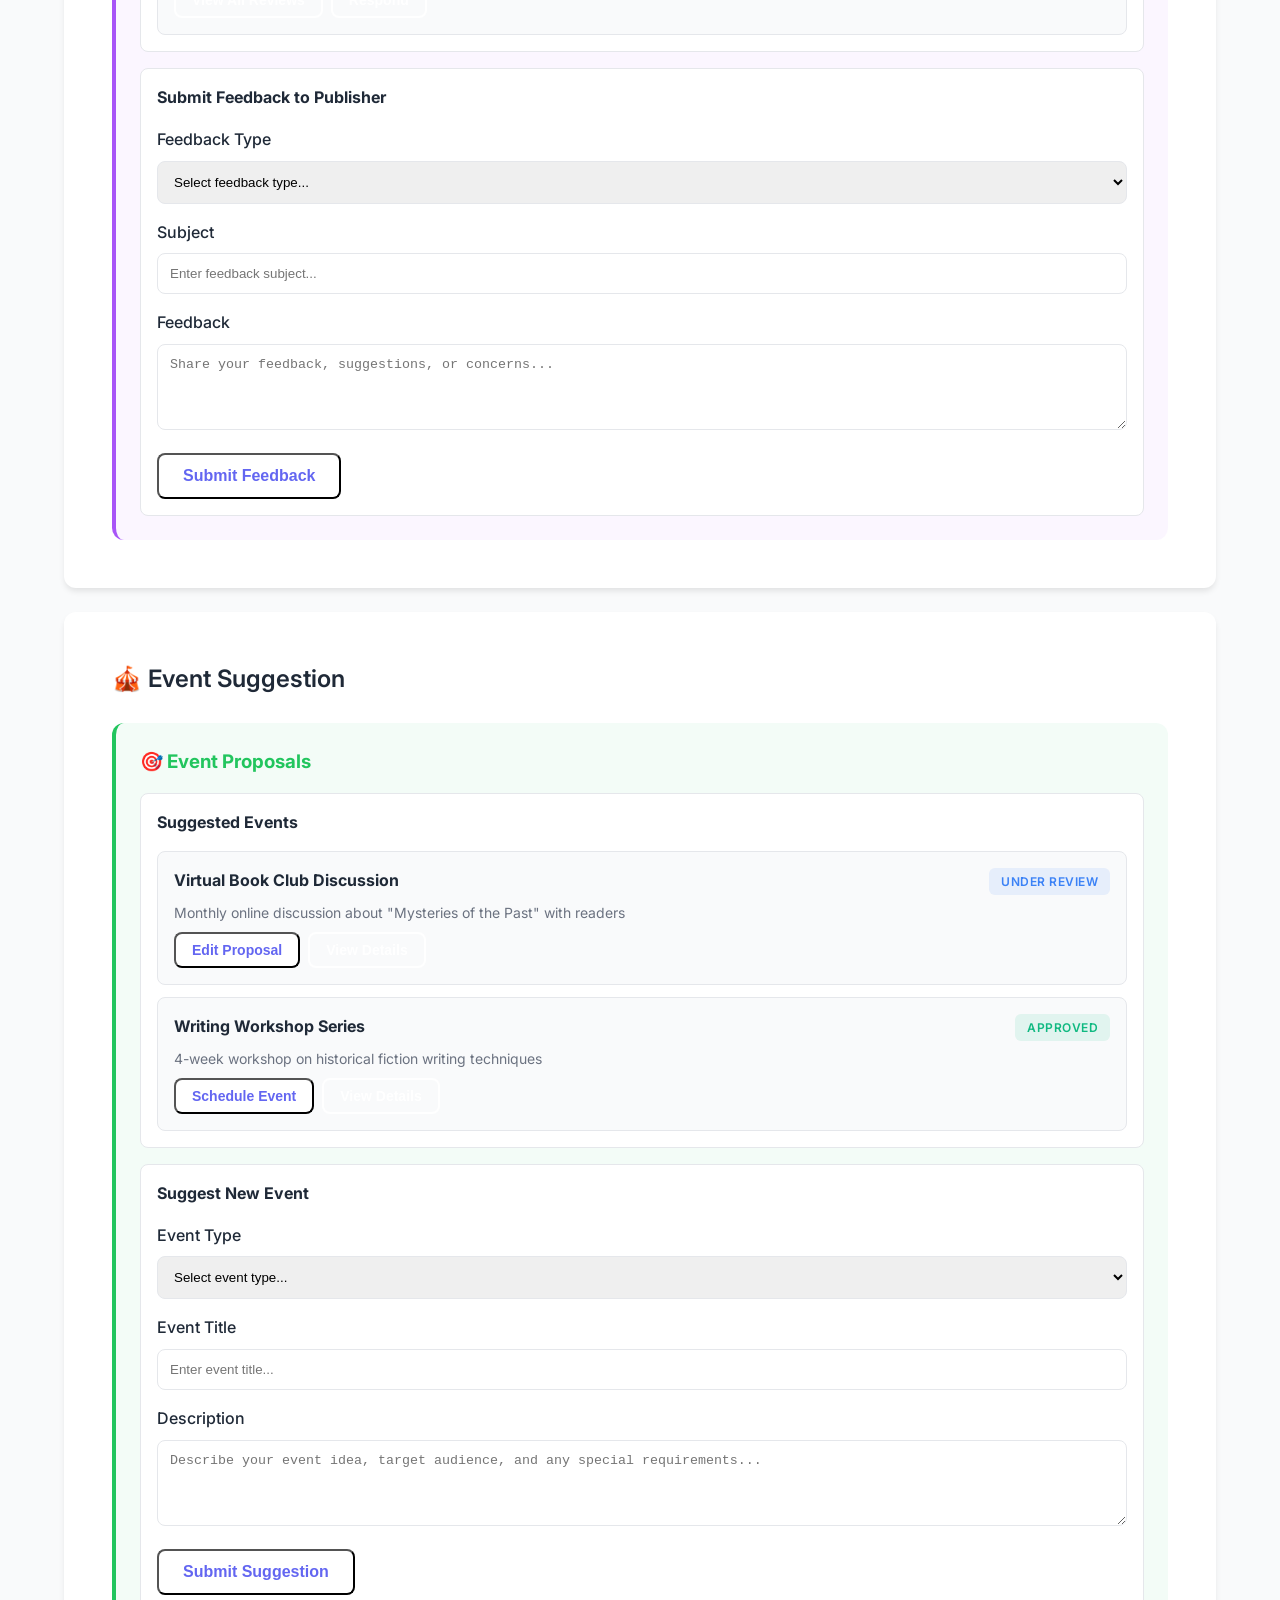
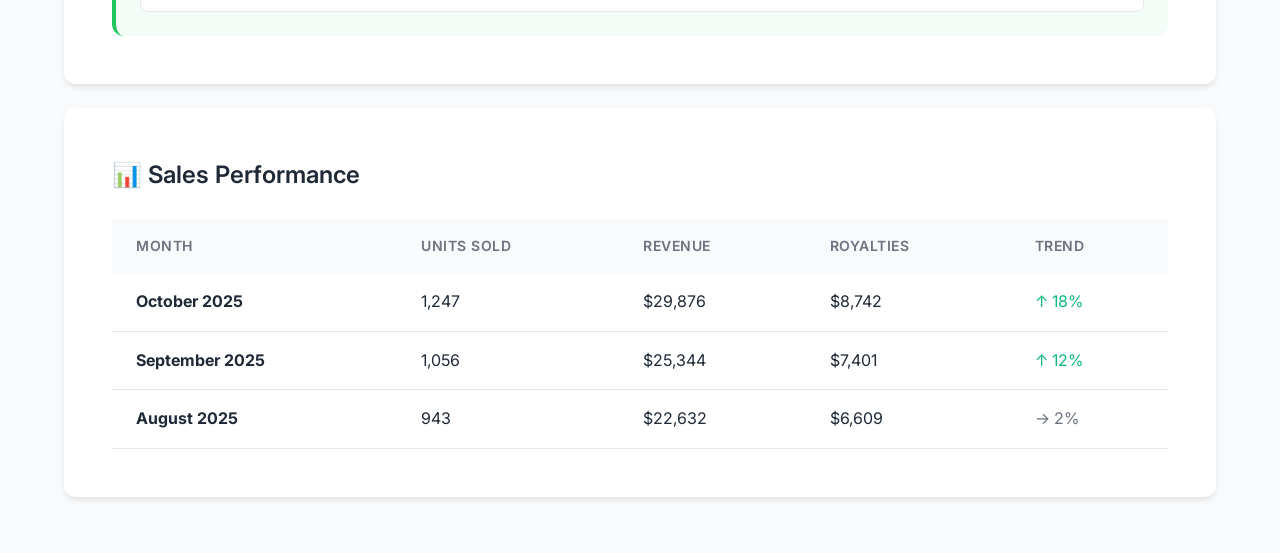
==== commit 4fd24144: "Enhance portal interfaces with new features and updates. Added navigation links for royalties, relea" ====
--- a/author-portal.html
+++ b/author-portal.html
@@ -21,9 +21,11 @@
             </div>
             <ul class="nav-menu">
                 <li><a href="author-portal.html" class="active">Dashboard</a></li>
-                <li><a href="#events">My Events</a></li>
-                <li><a href="#sales">Sales</a></li>
                 <li><a href="#books">My Books</a></li>
+                <li><a href="#royalties">Royalties</a></li>
+                <li><a href="#releases">Releases</a></li>
+                <li><a href="#feedback">Feedback</a></li>
+                <li><a href="#events">Events</a></li>
                 <li><a href="index.html" class="btn-login">Logout</a></li>
             </ul>
             <div class="hamburger">
@@ -73,45 +75,219 @@
                     </div>
                 </div>
 
-                <!-- My Books -->
-                <div class="content-card">
-                    <h2>📚 My Published Books</h2>
-                    <div style="display: grid; gap: 1.5rem;">
-                        <div style="display: grid; grid-template-columns: auto 1fr auto; gap: 1.5rem; padding: 1.5rem; background: #f9fafb; border-radius: 0.75rem; border: 1px solid #e5e7eb;">
-                            <div style="width: 80px; height: 120px; background: linear-gradient(135deg, #667eea 0%, #764ba2 100%); border-radius: 0.5rem; display: flex; align-items: center; justify-content: center; font-size: 2rem;">
-                                📖
-                            </div>
-                            <div>
-                                <h3 style="margin: 0 0 0.5rem 0; font-size: 1.25rem;">Mysteries of the Past</h3>
-                                <p style="margin: 0 0 0.5rem 0; color: #6b7280;">Fiction • Published: March 2024</p>
-                                <p style="margin: 0; color: #6b7280; font-size: 0.875rem;">A thrilling journey through historical mysteries and ancient secrets.</p>
-                                <div style="margin-top: 1rem; display: flex; gap: 1rem;">
-                                    <span class="badge badge-success">In Stock</span>
-                                    <span style="color: #6b7280; font-size: 0.875rem;">Total Sold: 4,523 units</span>
-                                </div>
-                            </div>
-                            <div style="text-align: right;">
-                                <div style="font-size: 1.5rem; font-weight: 700; color: #6366f1;">$24.99</div>
-                                <button class="btn btn-secondary" style="margin-top: 1rem; padding: 0.5rem 1rem; font-size: 0.875rem;">View Details</button>
-                            </div>
-                        </div>
-                        
-                        <div style="display: grid; grid-template-columns: auto 1fr auto; gap: 1.5rem; padding: 1.5rem; background: #f9fafb; border-radius: 0.75rem; border: 1px solid #e5e7eb;">
-                            <div style="width: 80px; height: 120px; background: linear-gradient(135deg, #f093fb 0%, #f5576c 100%); border-radius: 0.5rem; display: flex; align-items: center; justify-content: center; font-size: 2rem;">
-                                📖
-                            </div>
-                            <div>
-                                <h3 style="margin: 0 0 0.5rem 0; font-size: 1.25rem;">Echoes of Tomorrow</h3>
-                                <p style="margin: 0 0 0.5rem 0; color: #6b7280;">Science Fiction • Published: September 2023</p>
-                                <p style="margin: 0; color: #6b7280; font-size: 0.875rem;">A futuristic tale of humanity's greatest challenges and triumphs.</p>
-                                <div style="margin-top: 1rem; display: flex; gap: 1rem;">
-                                    <span class="badge badge-warning">Low Stock</span>
-                                    <span style="color: #6b7280; font-size: 0.875rem;">Total Sold: 6,892 units</span>
-                                </div>
-                            </div>
-                            <div style="text-align: right;">
-                                <div style="font-size: 1.5rem; font-weight: 700; color: #6366f1;">$22.99</div>
-                                <button class="btn btn-secondary" style="margin-top: 1rem; padding: 0.5rem 1rem; font-size: 0.875rem;">View Details</button>
+                <!-- Author List and Sales Summary -->
+                <div class="content-card">
+                    <h2>📚 Author List and Sales Summary</h2>
+                    <div style="display: grid; gap: 1rem;">
+                        <div style="padding: 1.5rem; background: rgba(99, 102, 241, 0.05); border-left: 4px solid #6366f1; border-radius: 0.75rem;">
+                            <h3 style="margin: 0 0 1rem 0; color: #6366f1;">📖 My Published Books</h3>
+                            <div style="display: grid; gap: 1.5rem;">
+                                <div style="display: grid; grid-template-columns: auto 1fr auto; gap: 1.5rem; padding: 1.5rem; background: white; border-radius: 0.75rem; border: 1px solid #e5e7eb;">
+                                    <div style="width: 80px; height: 120px; background: linear-gradient(135deg, #667eea 0%, #764ba2 100%); border-radius: 0.5rem; display: flex; align-items: center; justify-content: center; font-size: 2rem;">
+                                        📖
+                                    </div>
+                                    <div>
+                                        <h4 style="margin: 0 0 0.5rem 0; font-size: 1.25rem;">Mysteries of the Past</h4>
+                                        <p style="margin: 0 0 0.5rem 0; color: #6b7280;">Fiction • Published: March 2024</p>
+                                        <p style="margin: 0; color: #6b7280; font-size: 0.875rem;">A thrilling journey through historical mysteries and ancient secrets.</p>
+                                        <div style="margin-top: 1rem; display: flex; gap: 1rem;">
+                                            <span class="badge badge-success">In Stock</span>
+                                            <span style="color: #6b7280; font-size: 0.875rem;">Total Sold: 4,523 units</span>
+                                        </div>
+                                    </div>
+                                    <div style="text-align: right;">
+                                        <div style="font-size: 1.5rem; font-weight: 700; color: #6366f1;">$24.99</div>
+                                        <button class="btn btn-secondary" style="margin-top: 1rem; padding: 0.5rem 1rem; font-size: 0.875rem;">View Details</button>
+                                    </div>
+                                </div>
+                                
+                                <div style="display: grid; grid-template-columns: auto 1fr auto; gap: 1.5rem; padding: 1.5rem; background: white; border-radius: 0.75rem; border: 1px solid #e5e7eb;">
+                                    <div style="width: 80px; height: 120px; background: linear-gradient(135deg, #f093fb 0%, #f5576c 100%); border-radius: 0.5rem; display: flex; align-items: center; justify-content: center; font-size: 2rem;">
+                                        📖
+                                    </div>
+                                    <div>
+                                        <h4 style="margin: 0 0 0.5rem 0; font-size: 1.25rem;">Echoes of Tomorrow</h4>
+                                        <p style="margin: 0 0 0.5rem 0; color: #6b7280;">Science Fiction • Published: September 2023</p>
+                                        <p style="margin: 0; color: #6b7280; font-size: 0.875rem;">A futuristic tale of humanity's greatest challenges and triumphs.</p>
+                                        <div style="margin-top: 1rem; display: flex; gap: 1rem;">
+                                            <span class="badge badge-warning">Low Stock</span>
+                                            <span style="color: #6b7280; font-size: 0.875rem;">Total Sold: 6,892 units</span>
+                                        </div>
+                                    </div>
+                                    <div style="text-align: right;">
+                                        <div style="font-size: 1.5rem; font-weight: 700; color: #6366f1;">$22.99</div>
+                                        <button class="btn btn-secondary" style="margin-top: 1rem; padding: 0.5rem 1rem; font-size: 0.875rem;">View Details</button>
+                                    </div>
+                                </div>
+                            </div>
+                        </div>
+                    </div>
+                </div>
+
+                <!-- Automated Royalty Calculation View -->
+                <div class="content-card">
+                    <h2>💰 Automated Royalty Calculation View</h2>
+                    <div style="display: grid; gap: 1rem;">
+                        <div style="padding: 1.5rem; background: rgba(16, 185, 129, 0.05); border-left: 4px solid #10b981; border-radius: 0.75rem;">
+                            <h3 style="margin: 0 0 1rem 0; color: #10b981;">💵 Royalty Overview</h3>
+                            <div style="display: grid; gap: 1rem;">
+                                <div style="padding: 1rem; background: white; border-radius: 0.5rem; border: 1px solid #e5e7eb;">
+                                    <h4 style="margin: 0 0 1rem 0;">Current Royalty Status</h4>
+                                    <div class="table-wrapper">
+                                        <table>
+                                            <thead>
+                                                <tr>
+                                                    <th>Book Title</th>
+                                                    <th>Units Sold</th>
+                                                    <th>Royalty Rate</th>
+                                                    <th>Gross Royalty</th>
+                                                    <th>Net Royalty</th>
+                                                    <th>Payment Status</th>
+                                                </tr>
+                                            </thead>
+                                            <tbody>
+                                                <tr>
+                                                    <td><strong>Mysteries of the Past</strong></td>
+                                                    <td>4,523</td>
+                                                    <td>12%</td>
+                                                    <td>$13,570</td>
+                                                    <td>$12,213</td>
+                                                    <td><span class="badge badge-success">Paid</span></td>
+                                                </tr>
+                                                <tr>
+                                                    <td><strong>Echoes of Tomorrow</strong></td>
+                                                    <td>6,892</td>
+                                                    <td>10%</td>
+                                                    <td>$15,843</td>
+                                                    <td>$14,259</td>
+                                                    <td><span class="badge badge-success">Paid</span></td>
+                                                </tr>
+                                                <tr>
+                                                    <td><strong>Total</strong></td>
+                                                    <td>11,415</td>
+                                                    <td>-</td>
+                                                    <td>$29,413</td>
+                                                    <td>$26,472</td>
+                                                    <td><span class="badge badge-info">Current</span></td>
+                                                </tr>
+                                            </tbody>
+                                        </table>
+                                    </div>
+                                </div>
+                                
+                                <div style="padding: 1rem; background: white; border-radius: 0.5rem; border: 1px solid #e5e7eb;">
+                                    <h4 style="margin: 0 0 1rem 0;">Upcoming Royalty Payments</h4>
+                                    <div style="display: grid; gap: 0.75rem;">
+                                        <div style="padding: 0.75rem; background: #f9fafb; border-radius: 0.5rem; border: 1px solid #e5e7eb;">
+                                            <div style="display: flex; justify-content: space-between; align-items: start;">
+                                                <div>
+                                                    <strong>Q4 2025 Royalty Payment</strong>
+                                                    <p style="margin: 0.5rem 0 0 0; color: #6b7280; font-size: 0.875rem;">Estimated amount: $8,742</p>
+                                                </div>
+                                                <span style="color: #6b7280; font-size: 0.75rem;">Due: Nov 30, 2025</span>
+                                            </div>
+                                        </div>
+                                        
+                                        <div style="padding: 0.75rem; background: #f9fafb; border-radius: 0.5rem; border: 1px solid #e5e7eb;">
+                                            <div style="display: flex; justify-content: space-between; align-items: start;">
+                                                <div>
+                                                    <strong>Q1 2026 Royalty Payment</strong>
+                                                    <p style="margin: 0.5rem 0 0 0; color: #6b7280; font-size: 0.875rem;">Estimated amount: $9,150</p>
+                                                </div>
+                                                <span style="color: #6b7280; font-size: 0.75rem;">Due: Feb 28, 2026</span>
+                                            </div>
+                                        </div>
+                                    </div>
+                                </div>
+                            </div>
+                        </div>
+                    </div>
+                </div>
+
+                <!-- Upcoming Release Calendar -->
+                <div class="content-card">
+                    <h2>📅 Upcoming Release Calendar</h2>
+                    <div style="display: grid; gap: 1rem;">
+                        <div style="padding: 1.5rem; background: rgba(245, 158, 11, 0.05); border-left: 4px solid #f59e0b; border-radius: 0.75rem;">
+                            <h3 style="margin: 0 0 1rem 0; color: #f59e0b;">🗓️ Release Schedule</h3>
+                            <div style="display: grid; gap: 1rem;">
+                                <div style="padding: 1rem; background: white; border-radius: 0.5rem; border: 1px solid #e5e7eb;">
+                                    <h4 style="margin: 0 0 1rem 0;">Scheduled Releases</h4>
+                                    <div class="table-wrapper">
+                                        <table>
+                                            <thead>
+                                                <tr>
+                                                    <th>Book Title</th>
+                                                    <th>Release Date</th>
+                                                    <th>Status</th>
+                                                    <th>Pre-orders</th>
+                                                    <th>Action</th>
+                                                </tr>
+                                            </thead>
+                                            <tbody>
+                                                <tr>
+                                                    <td><strong>Shadows of Yesterday</strong></td>
+                                                    <td>Dec 15, 2025</td>
+                                                    <td><span class="badge badge-success">Ready</span></td>
+                                                    <td>1,247</td>
+                                                    <td><button class="btn btn-secondary" style="padding: 0.25rem 0.75rem; font-size: 0.75rem;">View Details</button></td>
+                                                </tr>
+                                                <tr>
+                                                    <td><strong>Digital Dreams</strong></td>
+                                                    <td>Mar 20, 2026</td>
+                                                    <td><span class="badge badge-info">In Production</span></td>
+                                                    <td>892</td>
+                                                    <td><button class="btn btn-secondary" style="padding: 0.25rem 0.75rem; font-size: 0.75rem;">View Details</button></td>
+                                                </tr>
+                                                <tr>
+                                                    <td><strong>Future Chronicles</strong></td>
+                                                    <td>Jun 10, 2026</td>
+                                                    <td><span class="badge badge-warning">In Editing</span></td>
+                                                    <td>456</td>
+                                                    <td><button class="btn btn-secondary" style="padding: 0.25rem 0.75rem; font-size: 0.75rem;">View Details</button></td>
+                                                </tr>
+                                            </tbody>
+                                        </table>
+                                    </div>
+                                </div>
+                                
+                                <div style="padding: 1rem; background: white; border-radius: 0.5rem; border: 1px solid #e5e7eb;">
+                                    <h4 style="margin: 0 0 1rem 0;">Calendar View</h4>
+                                    <div style="display: grid; grid-template-columns: repeat(7, 1fr); gap: 0.5rem; text-align: center;">
+                                        <div style="padding: 0.5rem; background: #f9fafb; border-radius: 0.25rem; font-weight: 600;">Mon</div>
+                                        <div style="padding: 0.5rem; background: #f9fafb; border-radius: 0.25rem; font-weight: 600;">Tue</div>
+                                        <div style="padding: 0.5rem; background: #f9fafb; border-radius: 0.25rem; font-weight: 600;">Wed</div>
+                                        <div style="padding: 0.5rem; background: #f9fafb; border-radius: 0.25rem; font-weight: 600;">Thu</div>
+                                        <div style="padding: 0.5rem; background: #f9fafb; border-radius: 0.25rem; font-weight: 600;">Fri</div>
+                                        <div style="padding: 0.5rem; background: #f9fafb; border-radius: 0.25rem; font-weight: 600;">Sat</div>
+                                        <div style="padding: 0.5rem; background: #f9fafb; border-radius: 0.25rem; font-weight: 600;">Sun</div>
+                                        
+                                        <div style="padding: 0.5rem; background: white; border-radius: 0.25rem;">1</div>
+                                        <div style="padding: 0.5rem; background: white; border-radius: 0.25rem;">2</div>
+                                        <div style="padding: 0.5rem; background: white; border-radius: 0.25rem;">3</div>
+                                        <div style="padding: 0.5rem; background: white; border-radius: 0.25rem;">4</div>
+                                        <div style="padding: 0.5rem; background: white; border-radius: 0.25rem;">5</div>
+                                        <div style="padding: 0.5rem; background: white; border-radius: 0.25rem;">6</div>
+                                        <div style="padding: 0.5rem; background: white; border-radius: 0.25rem;">7</div>
+                                        
+                                        <div style="padding: 0.5rem; background: white; border-radius: 0.25rem;">8</div>
+                                        <div style="padding: 0.5rem; background: white; border-radius: 0.25rem;">9</div>
+                                        <div style="padding: 0.5rem; background: white; border-radius: 0.25rem;">10</div>
+                                        <div style="padding: 0.5rem; background: white; border-radius: 0.25rem;">11</div>
+                                        <div style="padding: 0.5rem; background: white; border-radius: 0.25rem;">12</div>
+                                        <div style="padding: 0.5rem; background: rgba(16, 185, 129, 0.1); border-radius: 0.25rem; border: 2px solid #10b981; font-weight: 600;">13</div>
+                                        <div style="padding: 0.5rem; background: white; border-radius: 0.25rem;">14</div>
+                                        
+                                        <div style="padding: 0.5rem; background: rgba(16, 185, 129, 0.1); border-radius: 0.25rem; border: 2px solid #10b981; font-weight: 600;">15</div>
+                                        <div style="padding: 0.5rem; background: white; border-radius: 0.25rem;">16</div>
+                                        <div style="padding: 0.5rem; background: white; border-radius: 0.25rem;">17</div>
+                                        <div style="padding: 0.5rem; background: white; border-radius: 0.25rem;">18</div>
+                                        <div style="padding: 0.5rem; background: white; border-radius: 0.25rem;">19</div>
+                                        <div style="padding: 0.5rem; background: white; border-radius: 0.25rem;">20</div>
+                                        <div style="padding: 0.5rem; background: white; border-radius: 0.25rem;">21</div>
+                                    </div>
+                                    <p style="margin: 1rem 0 0 0; color: #6b7280; font-size: 0.875rem; text-align: center;">📅 Dec 15: "Shadows of Yesterday" Release</p>
+                                </div>
                             </div>
                         </div>
                     </div>
@@ -207,6 +383,153 @@
                     </div>
                 </div>
 
+                <!-- Author Feedback (Extend) -->
+                <div class="content-card">
+                    <h2>💬 Author Feedback</h2>
+                    <div style="display: grid; gap: 1rem;">
+                        <div style="padding: 1.5rem; background: rgba(168, 85, 247, 0.05); border-left: 4px solid #a855f7; border-radius: 0.75rem;">
+                            <h3 style="margin: 0 0 1rem 0; color: #a855f7;">📝 Feedback Management</h3>
+                            <div style="display: grid; gap: 1rem;">
+                                <div style="padding: 1rem; background: white; border-radius: 0.5rem; border: 1px solid #e5e7eb;">
+                                    <h4 style="margin: 0 0 1rem 0;">Reader Reviews & Feedback</h4>
+                                    <div style="display: grid; gap: 0.75rem;">
+                                        <div style="padding: 1rem; background: #f9fafb; border-radius: 0.5rem; border: 1px solid #e5e7eb;">
+                                            <div style="display: flex; justify-content: space-between; align-items: start; margin-bottom: 0.5rem;">
+                                                <div>
+                                                    <strong>Mysteries of the Past - 4.8/5 ⭐</strong>
+                                                    <p style="margin: 0.5rem 0 0 0; color: #6b7280; font-size: 0.875rem;">"Absolutely captivating! The historical details are incredible." - Sarah M.</p>
+                                                </div>
+                                                <span style="color: #6b7280; font-size: 0.75rem;">2 days ago</span>
+                                            </div>
+                                            <div style="display: flex; gap: 0.5rem;">
+                                                <button class="btn btn-secondary" style="padding: 0.5rem 1rem; font-size: 0.875rem;">View All Reviews</button>
+                                                <button class="btn btn-secondary" style="padding: 0.5rem 1rem; font-size: 0.875rem;">Respond</button>
+                                            </div>
+                                        </div>
+                                        
+                                        <div style="padding: 1rem; background: #f9fafb; border-radius: 0.5rem; border: 1px solid #e5e7eb;">
+                                            <div style="display: flex; justify-content: space-between; align-items: start; margin-bottom: 0.5rem;">
+                                                <div>
+                                                    <strong>Echoes of Tomorrow - 4.6/5 ⭐</strong>
+                                                    <p style="margin: 0.5rem 0 0 0; color: #6b7280; font-size: 0.875rem;">"Mind-blowing sci-fi concepts with great character development." - Mike R.</p>
+                                                </div>
+                                                <span style="color: #6b7280; font-size: 0.75rem;">1 week ago</span>
+                                            </div>
+                                            <div style="display: flex; gap: 0.5rem;">
+                                                <button class="btn btn-secondary" style="padding: 0.5rem 1rem; font-size: 0.875rem;">View All Reviews</button>
+                                                <button class="btn btn-secondary" style="padding: 0.5rem 1rem; font-size: 0.875rem;">Respond</button>
+                                            </div>
+                                        </div>
+                                    </div>
+                                </div>
+                                
+                                <div style="padding: 1rem; background: white; border-radius: 0.5rem; border: 1px solid #e5e7eb;">
+                                    <h4 style="margin: 0 0 1rem 0;">Submit Feedback to Publisher</h4>
+                                    <div style="display: grid; gap: 1rem;">
+                                        <div>
+                                            <label style="display: block; margin-bottom: 0.5rem; font-weight: 500;">Feedback Type</label>
+                                            <select style="width: 100%; padding: 0.75rem; border: 1px solid #e5e7eb; border-radius: 0.5rem;">
+                                                <option>Select feedback type...</option>
+                                                <option>Marketing Suggestions</option>
+                                                <option>Cover Design Feedback</option>
+                                                <option>Pricing Concerns</option>
+                                                <option>Distribution Issues</option>
+                                                <option>Other</option>
+                                            </select>
+                                        </div>
+                                        <div>
+                                            <label style="display: block; margin-bottom: 0.5rem; font-weight: 500;">Subject</label>
+                                            <input type="text" placeholder="Enter feedback subject..." style="width: 100%; padding: 0.75rem; border: 1px solid #e5e7eb; border-radius: 0.5rem;">
+                                        </div>
+                                        <div>
+                                            <label style="display: block; margin-bottom: 0.5rem; font-weight: 500;">Feedback</label>
+                                            <textarea placeholder="Share your feedback, suggestions, or concerns..." rows="4" style="width: 100%; padding: 0.75rem; border: 1px solid #e5e7eb; border-radius: 0.5rem; resize: vertical;"></textarea>
+                                        </div>
+                                        <div>
+                                            <button class="btn btn-primary" style="padding: 0.75rem 1.5rem;">Submit Feedback</button>
+                                            <button class="btn btn-secondary" style="padding: 0.75rem 1.5rem; margin-left: 1rem;">Save Draft</button>
+                                        </div>
+                                    </div>
+                                </div>
+                            </div>
+                        </div>
+                    </div>
+                </div>
+
+                <!-- Event Suggestion (Extend) -->
+                <div class="content-card">
+                    <h2>🎪 Event Suggestion</h2>
+                    <div style="display: grid; gap: 1rem;">
+                        <div style="padding: 1.5rem; background: rgba(34, 197, 94, 0.05); border-left: 4px solid #22c55e; border-radius: 0.75rem;">
+                            <h3 style="margin: 0 0 1rem 0; color: #22c55e;">🎯 Event Proposals</h3>
+                            <div style="display: grid; gap: 1rem;">
+                                <div style="padding: 1rem; background: white; border-radius: 0.5rem; border: 1px solid #e5e7eb;">
+                                    <h4 style="margin: 0 0 1rem 0;">Suggested Events</h4>
+                                    <div style="display: grid; gap: 0.75rem;">
+                                        <div style="padding: 1rem; background: #f9fafb; border-radius: 0.5rem; border: 1px solid #e5e7eb;">
+                                            <div style="display: flex; justify-content: space-between; align-items: start; margin-bottom: 0.5rem;">
+                                                <div>
+                                                    <strong>Virtual Book Club Discussion</strong>
+                                                    <p style="margin: 0.5rem 0 0 0; color: #6b7280; font-size: 0.875rem;">Monthly online discussion about "Mysteries of the Past" with readers</p>
+                                                </div>
+                                                <span class="badge badge-info">Under Review</span>
+                                            </div>
+                                            <div style="display: flex; gap: 0.5rem;">
+                                                <button class="btn btn-primary" style="padding: 0.5rem 1rem; font-size: 0.875rem;">Edit Proposal</button>
+                                                <button class="btn btn-secondary" style="padding: 0.5rem 1rem; font-size: 0.875rem;">View Details</button>
+                                            </div>
+                                        </div>
+                                        
+                                        <div style="padding: 1rem; background: #f9fafb; border-radius: 0.5rem; border: 1px solid #e5e7eb;">
+                                            <div style="display: flex; justify-content: space-between; align-items: start; margin-bottom: 0.5rem;">
+                                                <div>
+                                                    <strong>Writing Workshop Series</strong>
+                                                    <p style="margin: 0.5rem 0 0 0; color: #6b7280; font-size: 0.875rem;">4-week workshop on historical fiction writing techniques</p>
+                                                </div>
+                                                <span class="badge badge-success">Approved</span>
+                                            </div>
+                                            <div style="display: flex; gap: 0.5rem;">
+                                                <button class="btn btn-primary" style="padding: 0.5rem 1rem; font-size: 0.875rem;">Schedule Event</button>
+                                                <button class="btn btn-secondary" style="padding: 0.5rem 1rem; font-size: 0.875rem;">View Details</button>
+                                            </div>
+                                        </div>
+                                    </div>
+                                </div>
+                                
+                                <div style="padding: 1rem; background: white; border-radius: 0.5rem; border: 1px solid #e5e7eb;">
+                                    <h4 style="margin: 0 0 1rem 0;">Suggest New Event</h4>
+                                    <div style="display: grid; gap: 1rem;">
+                                        <div>
+                                            <label style="display: block; margin-bottom: 0.5rem; font-weight: 500;">Event Type</label>
+                                            <select style="width: 100%; padding: 0.75rem; border: 1px solid #e5e7eb; border-radius: 0.5rem;">
+                                                <option>Select event type...</option>
+                                                <option>Book Signing</option>
+                                                <option>Author Talk & Q&A</option>
+                                                <option>Writing Workshop</option>
+                                                <option>Virtual Reading</option>
+                                                <option>Book Club Discussion</option>
+                                                <option>Other</option>
+                                            </select>
+                                        </div>
+                                        <div>
+                                            <label style="display: block; margin-bottom: 0.5rem; font-weight: 500;">Event Title</label>
+                                            <input type="text" placeholder="Enter event title..." style="width: 100%; padding: 0.75rem; border: 1px solid #e5e7eb; border-radius: 0.5rem;">
+                                        </div>
+                                        <div>
+                                            <label style="display: block; margin-bottom: 0.5rem; font-weight: 500;">Description</label>
+                                            <textarea placeholder="Describe your event idea, target audience, and any special requirements..." rows="4" style="width: 100%; padding: 0.75rem; border: 1px solid #e5e7eb; border-radius: 0.5rem; resize: vertical;"></textarea>
+                                        </div>
+                                        <div>
+                                            <button class="btn btn-primary" style="padding: 0.75rem 1.5rem;">Submit Suggestion</button>
+                                            <button class="btn btn-secondary" style="padding: 0.75rem 1.5rem; margin-left: 1rem;">Save Draft</button>
+                                        </div>
+                                    </div>
+                                </div>
+                            </div>
+                        </div>
+                    </div>
+                </div>
+
                 <!-- Sales Analytics -->
                 <div class="content-card">
                     <h2>📊 Sales Performance</h2>
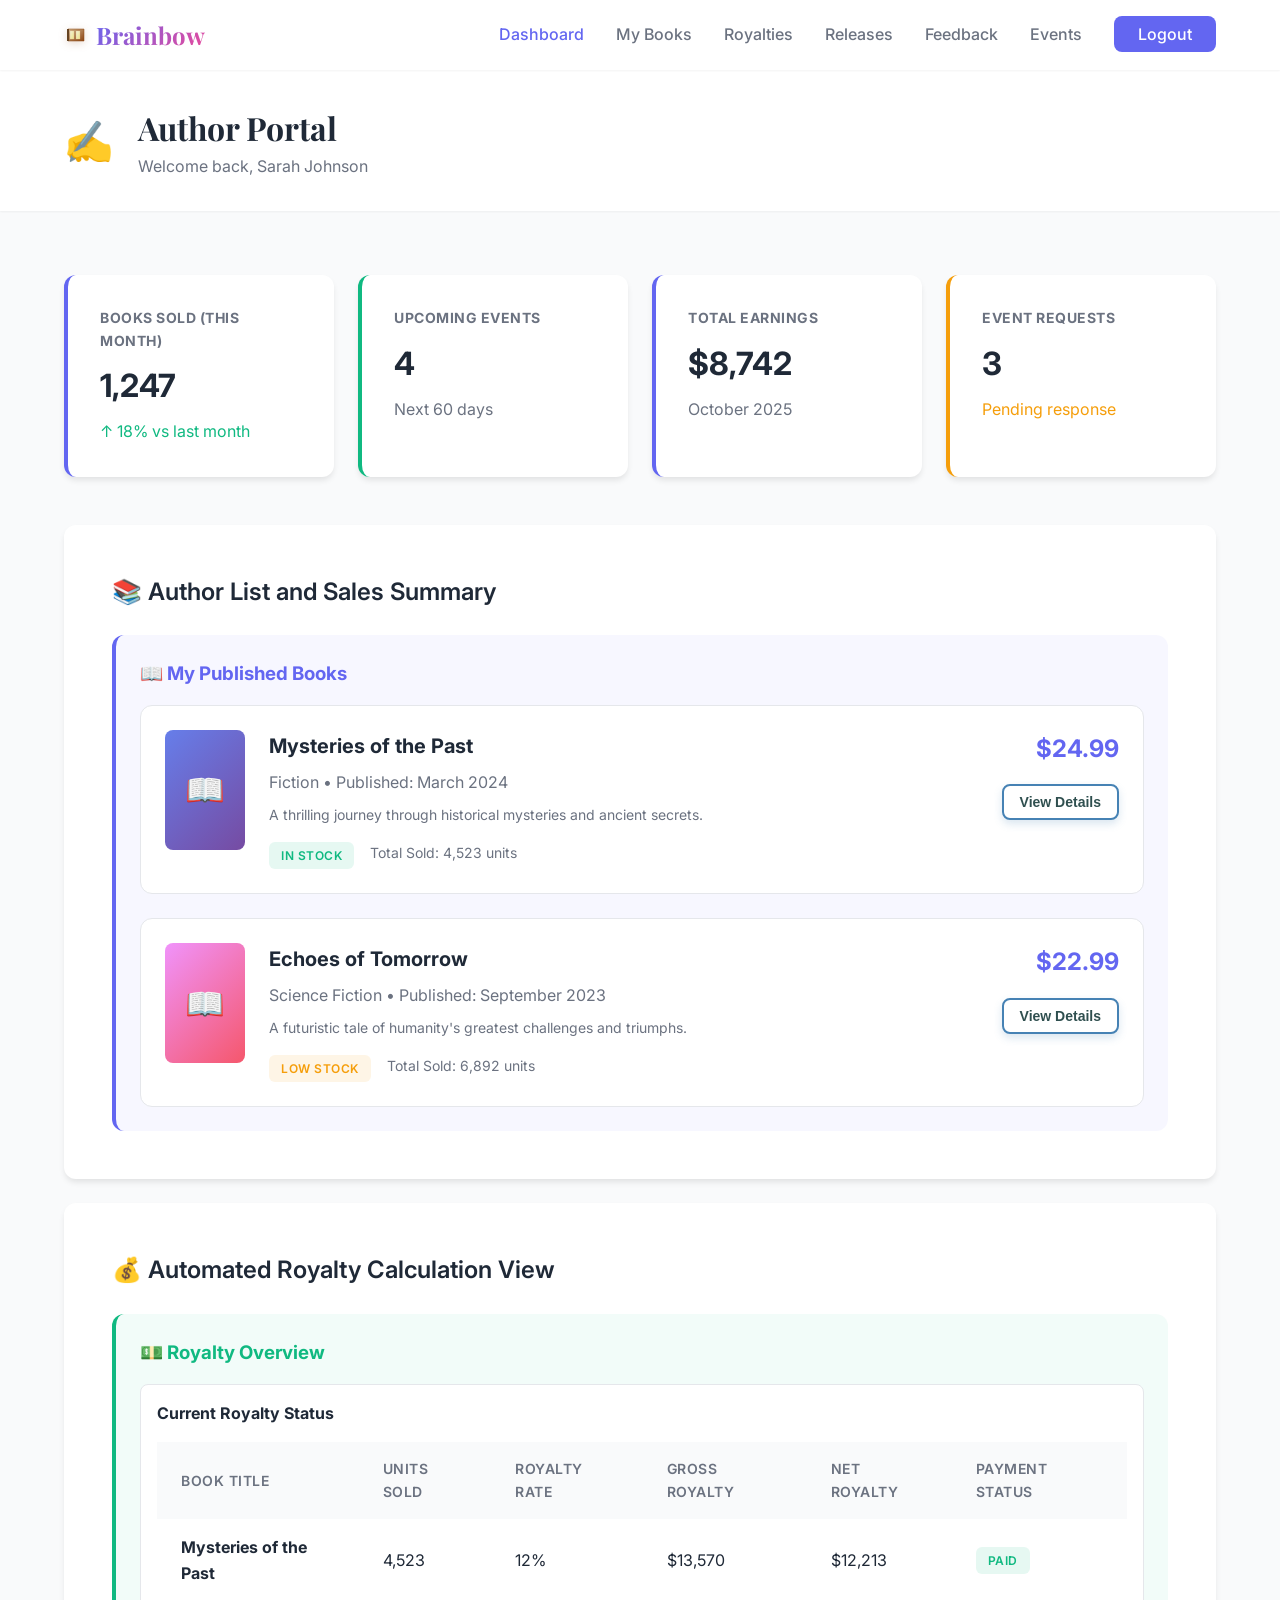
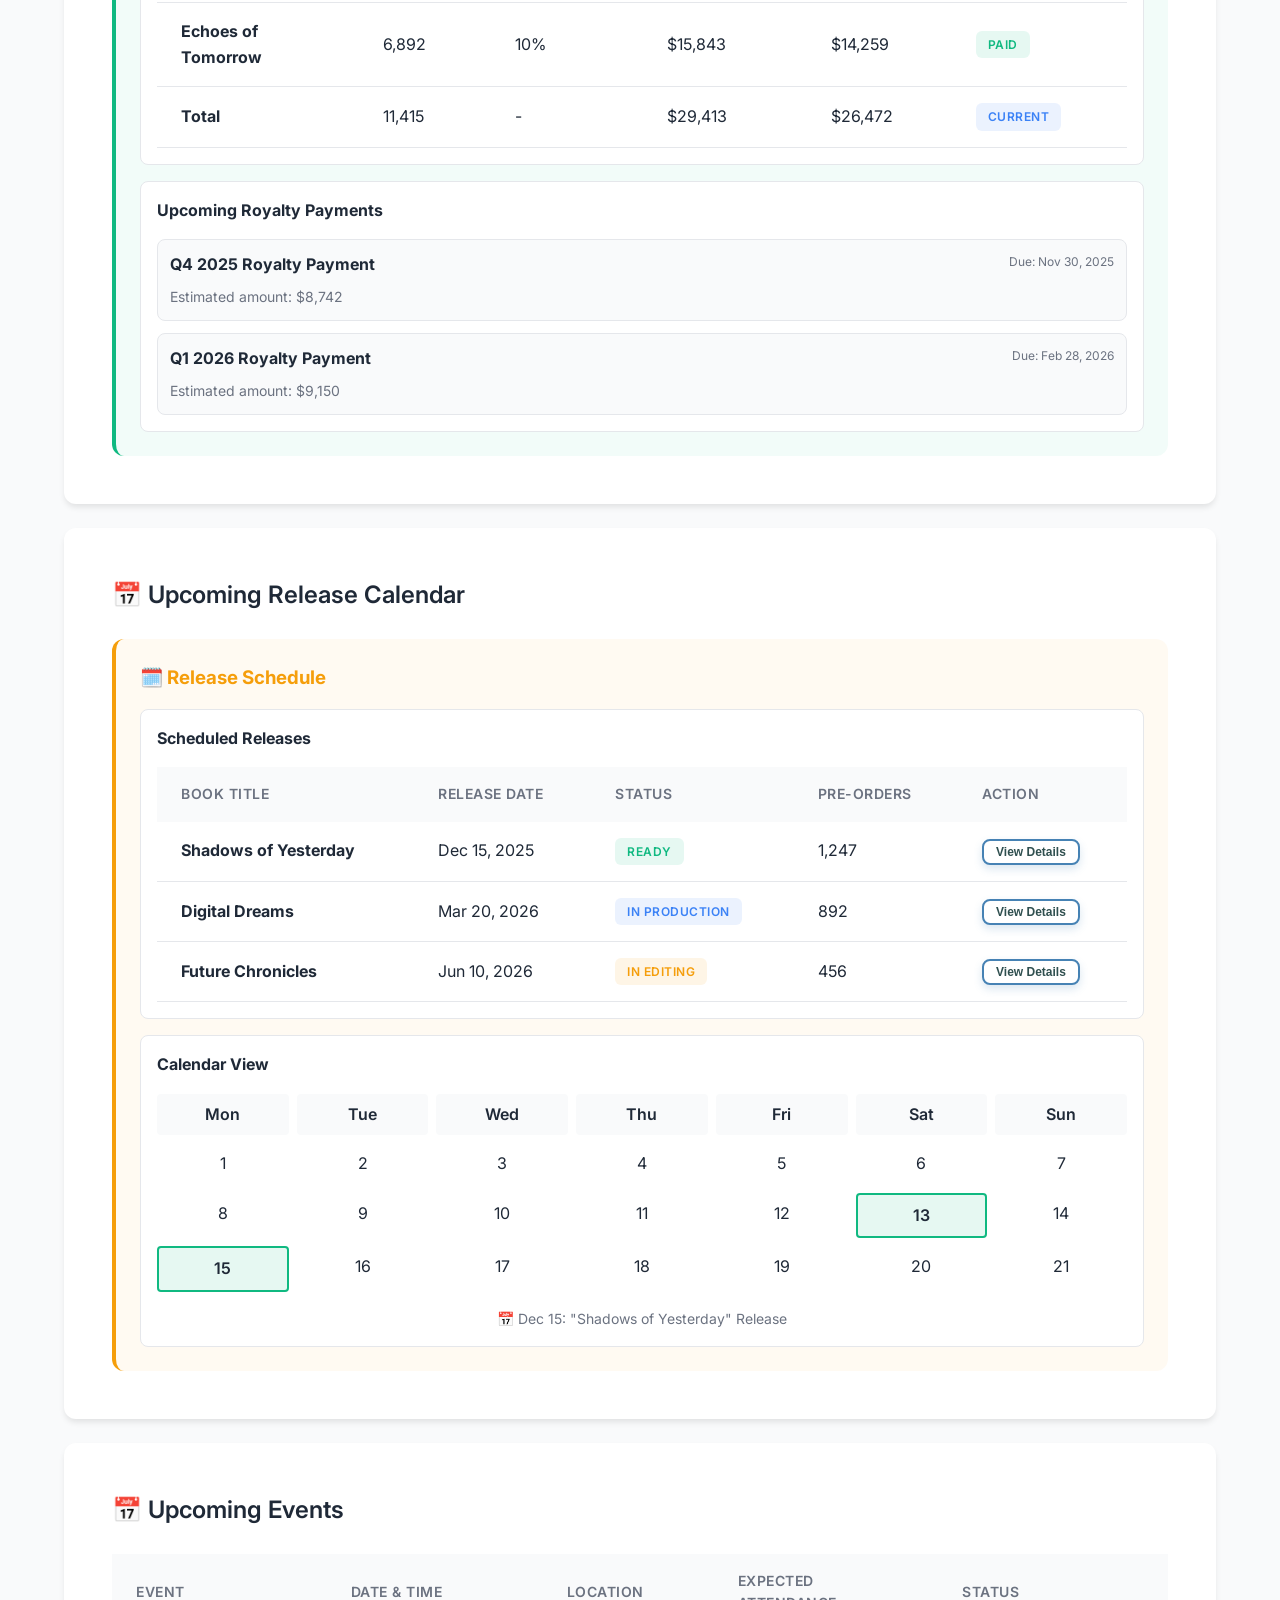
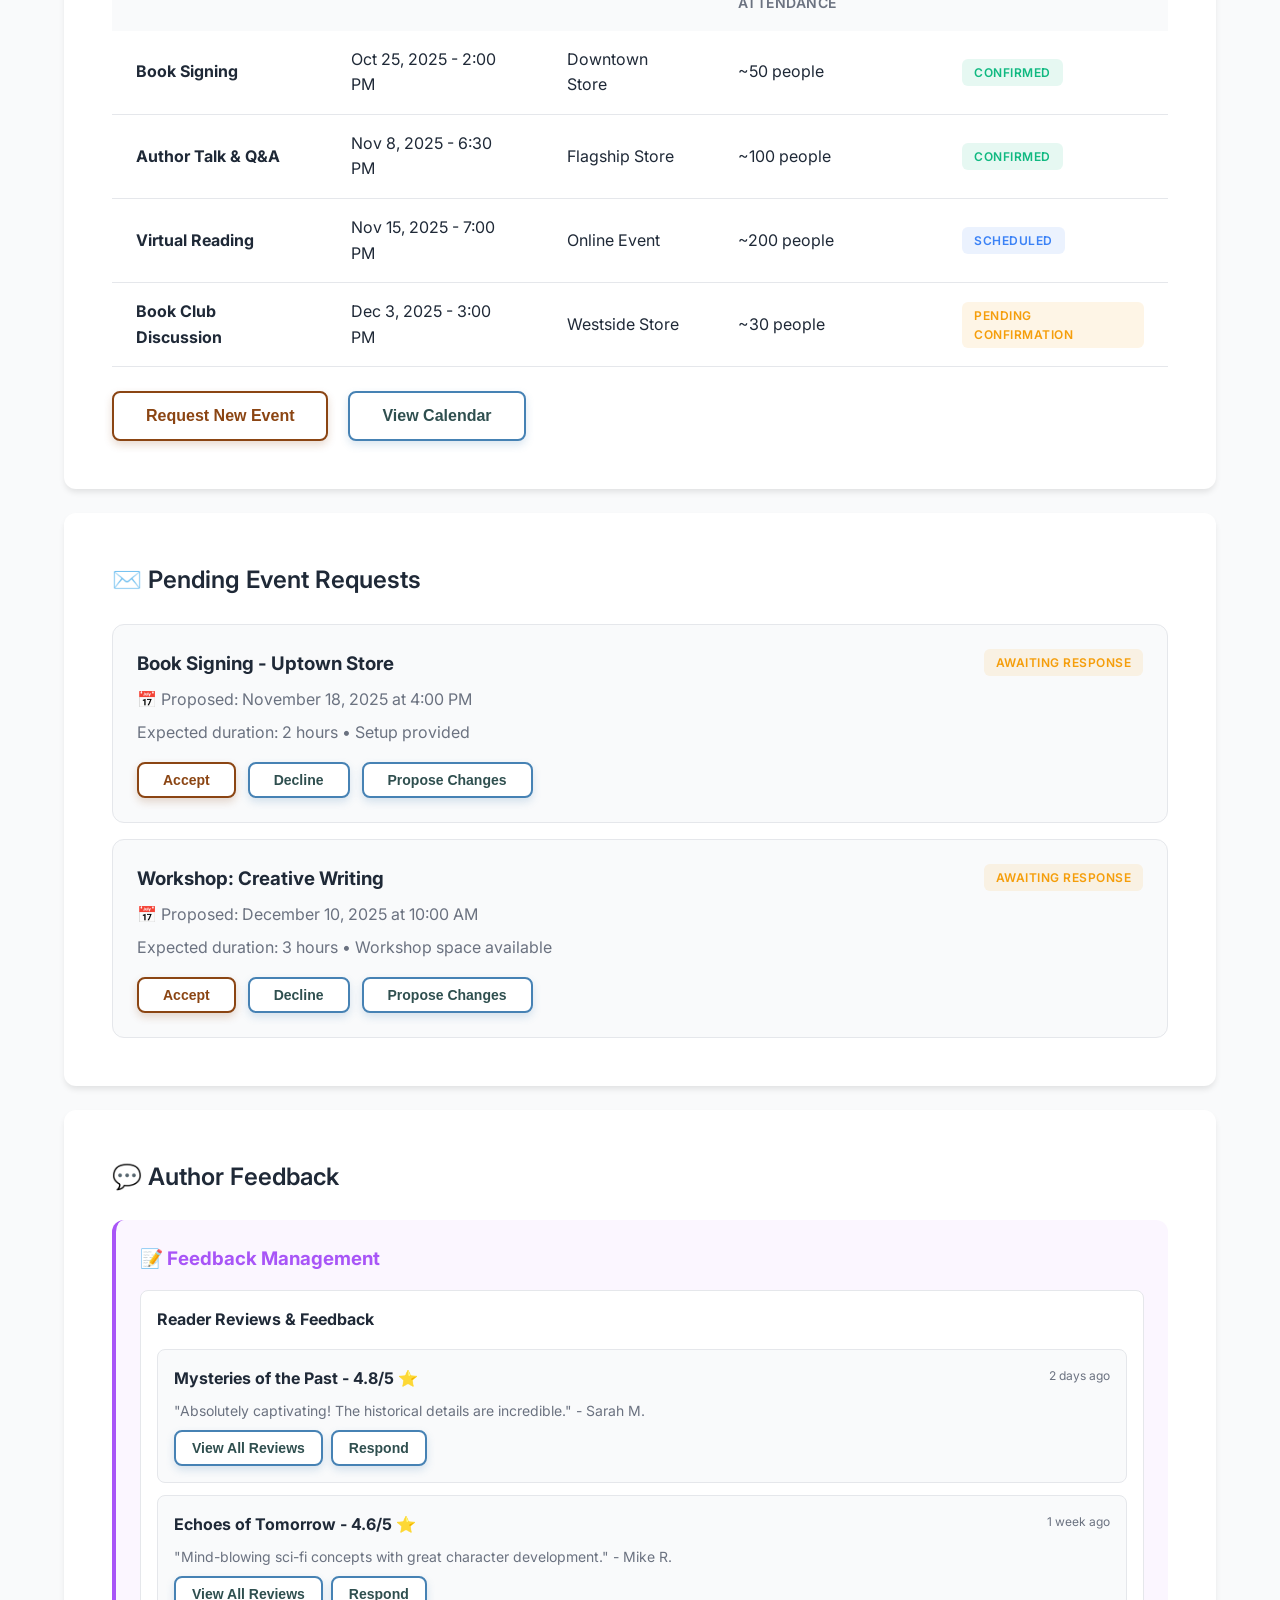
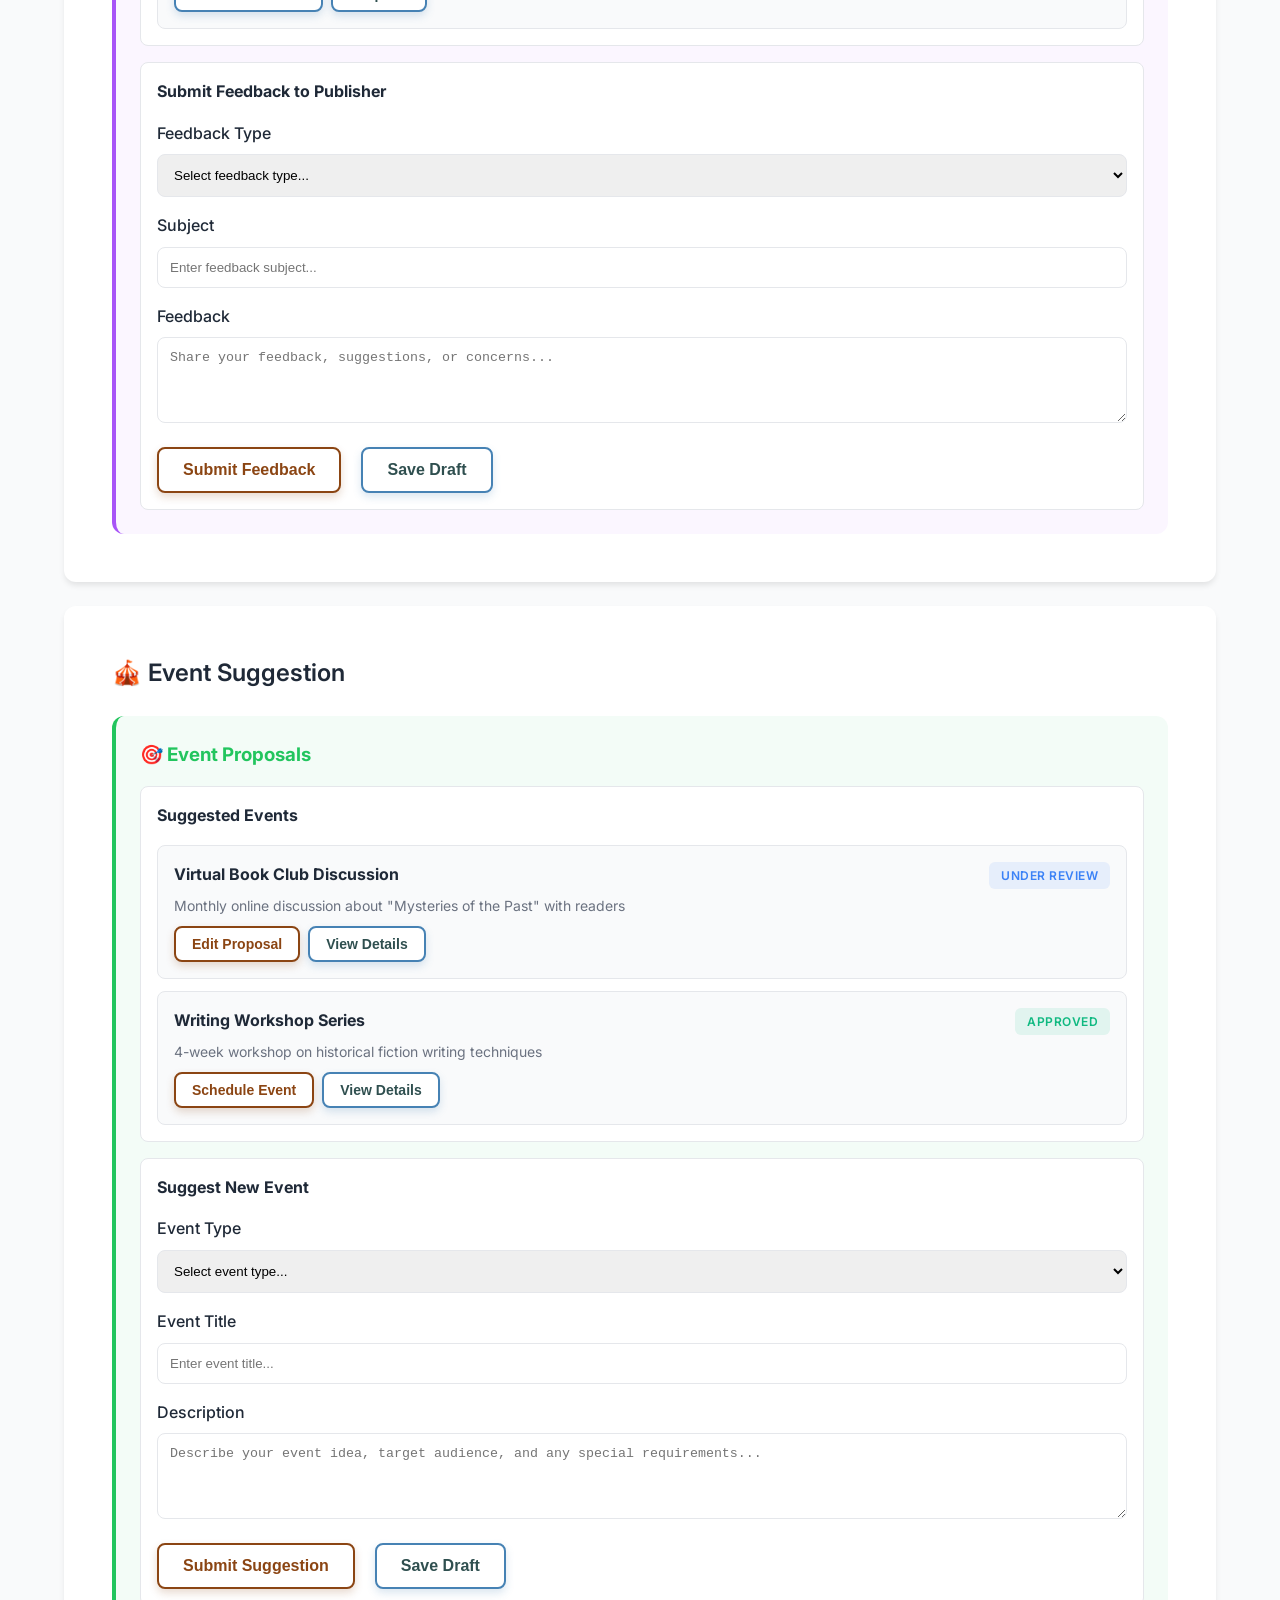
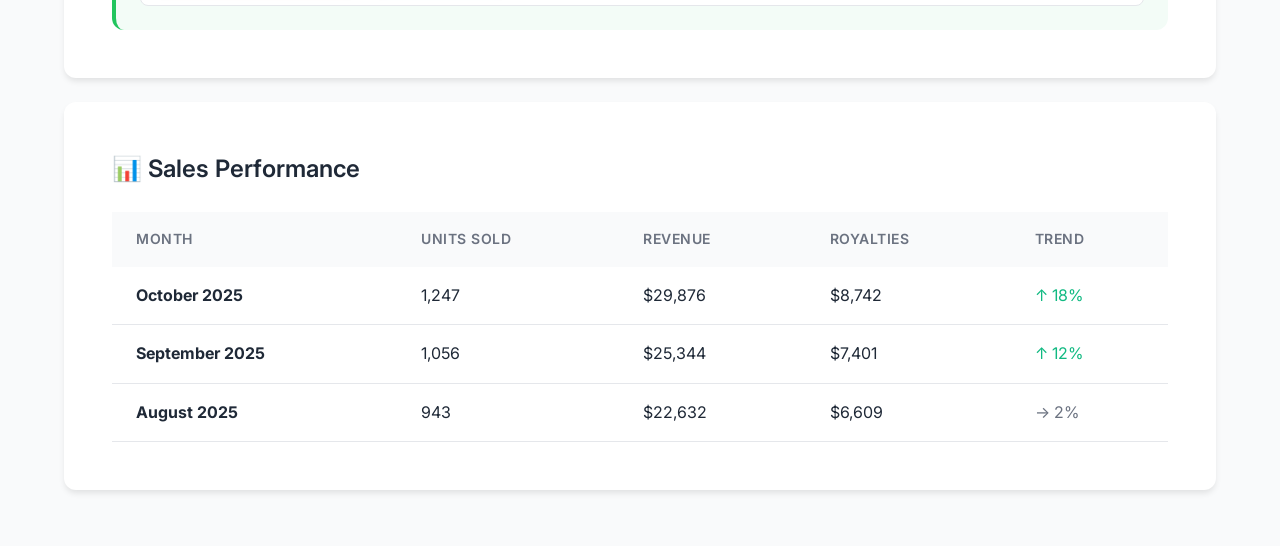
==== commit f17ea172: "feat: Replace rainbow icons with custom book icon and update customer portal for new users - Replace" ====
--- a/author-portal.html
+++ b/author-portal.html
@@ -15,7 +15,33 @@
         <div class="container">
             <div class="nav-brand">
                 <div class="logo">
-                    <span class="rainbow-icon">🌈</span>
+                    <svg class="book-icon" viewBox="0 0 24 24" width="24" height="24">
+                        <defs>
+                            <linearGradient id="bookGradient" x1="0%" y1="0%" x2="100%" y2="100%">
+                                <stop offset="0%" style="stop-color:#D2B48C;stop-opacity:1" />
+                                <stop offset="100%" style="stop-color:#8B4513;stop-opacity:1" />
+                            </linearGradient>
+                            <linearGradient id="pageGradient" x1="0%" y1="0%" x2="100%" y2="100%">
+                                <stop offset="0%" style="stop-color:#F5F5DC;stop-opacity:1" />
+                                <stop offset="100%" style="stop-color:#F0E68C;stop-opacity:1" />
+                            </linearGradient>
+                        </defs>
+                        <!-- Book cover -->
+                        <path d="M4 6 L20 6 L20 18 L4 18 Z" fill="url(#bookGradient)" stroke="#8B4513" stroke-width="0.5"/>
+                        <!-- Book spine -->
+                        <path d="M4 6 L4 18" stroke="#654321" stroke-width="2"/>
+                        <!-- Left page -->
+                        <path d="M6 8 L10 8 L10 16 L6 16 Z" fill="url(#pageGradient)" stroke="#D2B48C" stroke-width="0.3"/>
+                        <!-- Right page -->
+                        <path d="M12 8 L16 8 L16 16 L12 16 Z" fill="url(#pageGradient)" stroke="#D2B48C" stroke-width="0.3"/>
+                        <!-- Page lines -->
+                        <line x1="6" y1="10" x2="10" y2="10" stroke="#D2B48C" stroke-width="0.2" opacity="0.6"/>
+                        <line x1="6" y1="12" x2="10" y2="12" stroke="#D2B48C" stroke-width="0.2" opacity="0.6"/>
+                        <line x1="6" y1="14" x2="10" y2="14" stroke="#D2B48C" stroke-width="0.2" opacity="0.6"/>
+                        <line x1="12" y1="10" x2="16" y2="10" stroke="#D2B48C" stroke-width="0.2" opacity="0.6"/>
+                        <line x1="12" y1="12" x2="16" y2="12" stroke="#D2B48C" stroke-width="0.2" opacity="0.6"/>
+                        <line x1="12" y1="14" x2="16" y2="14" stroke="#D2B48C" stroke-width="0.2" opacity="0.6"/>
+                    </svg>
                     <span class="brand-text">Brainbow</span>
                 </div>
             </div>
--- a/styles.css
+++ b/styles.css
@@ -102,8 +102,16 @@
     color: var(--text-primary);
 }
 
-.rainbow-icon {
-    font-size: 1.75rem;
+.book-icon {
+    width: 24px;
+    height: 24px;
+    filter: drop-shadow(0 2px 4px rgba(139, 69, 19, 0.2));
+    transition: all 0.3s ease;
+}
+
+.book-icon:hover {
+    transform: scale(1.05);
+    filter: drop-shadow(0 4px 8px rgba(139, 69, 19, 0.3));
 }
 
 .brand-text {
@@ -170,7 +178,12 @@
     position: relative;
     padding: 8rem 0 6rem;
     overflow: hidden;
-    background: linear-gradient(135deg, #667eea 0%, #764ba2 100%);
+    background: 
+        linear-gradient(135deg, rgba(245, 245, 240, 0.95) 0%, rgba(250, 250, 245, 0.9) 100%),
+        url('data:image/svg+xml,<svg xmlns="http://www.w3.org/2000/svg" viewBox="0 0 1200 800"><defs><pattern id="book" patternUnits="userSpaceOnUse" width="1200" height="800"><rect width="1200" height="800" fill="%23f5f5f0"/><g opacity="0.1"><path d="M50 100 L1150 100 L1150 700 L50 700 Z" fill="none" stroke="%238B7355" stroke-width="2"/><path d="M50 100 L50 700" stroke="%238B7355" stroke-width="1"/><path d="M1150 100 L1150 700" stroke="%238B7355" stroke-width="1"/><path d="M50 200 L1150 200" stroke="%238B7355" stroke-width="0.5" opacity="0.3"/><path d="M50 300 L1150 300" stroke="%238B7355" stroke-width="0.5" opacity="0.3"/><path d="M50 400 L1150 400" stroke="%238B7355" stroke-width="0.5" opacity="0.3"/><path d="M50 500 L1150 500" stroke="%238B7355" stroke-width="0.5" opacity="0.3"/><path d="M50 600 L1150 600" stroke="%238B7355" stroke-width="0.5" opacity="0.3"/></g></pattern></defs><rect width="1200" height="800" fill="url(%23book)"/></svg>');
+    background-size: cover;
+    background-position: center;
+    background-attachment: fixed;
 }
 
 .hero-background {
@@ -180,9 +193,25 @@
     width: 100%;
     height: 100%;
     background: 
-        radial-gradient(circle at 20% 50%, rgba(255, 255, 255, 0.1) 0%, transparent 50%),
-        radial-gradient(circle at 80% 80%, rgba(255, 255, 255, 0.1) 0%, transparent 50%);
+        radial-gradient(circle at 15% 20%, rgba(139, 115, 85, 0.05) 0%, transparent 40%),
+        radial-gradient(circle at 85% 30%, rgba(139, 115, 85, 0.08) 0%, transparent 50%),
+        radial-gradient(circle at 20% 80%, rgba(139, 115, 85, 0.06) 0%, transparent 45%),
+        radial-gradient(circle at 80% 70%, rgba(139, 115, 85, 0.04) 0%, transparent 60%);
     z-index: 1;
+}
+
+.hero-background::before {
+    content: '';
+    position: absolute;
+    top: 0;
+    left: 0;
+    width: 100%;
+    height: 100%;
+    background: 
+        url('data:image/svg+xml,<svg xmlns="http://www.w3.org/2000/svg" viewBox="0 0 1200 800"><g opacity="0.2"><!-- Left side botanical branch --><path d="M50 200 Q150 150 250 200 Q350 180 450 200" stroke="%236B8E23" stroke-width="3" fill="none"/><circle cx="80" cy="190" r="4" fill="%236B8E23"/><circle cx="120" cy="185" r="3" fill="%236B8E23"/><circle cx="160" cy="180" r="2.5" fill="%236B8E23"/><circle cx="200" cy="185" r="3.5" fill="%236B8E23"/><circle cx="240" cy="190" r="2" fill="%236B8E23"/><circle cx="280" cy="195" r="3" fill="%236B8E23"/><circle cx="320" cy="190" r="2.5" fill="%236B8E23"/><circle cx="360" cy="185" r="4" fill="%236B8E23"/><circle cx="400" cy="190" r="3" fill="%236B8E23"/><circle cx="440" cy="195" r="2" fill="%236B8E23"/><!-- Right side flower --><circle cx="950" cy="180" r="25" fill="%23E6E6FA" stroke="%236B8E23" stroke-width="2"/><circle cx="950" cy="180" r="15" fill="%23F0E68C"/><circle cx="950" cy="180" r="8" fill="%23FFB6C1"/><path d="M950 200 Q960 220 950 240 Q940 220 950 200" stroke="%236B8E23" stroke-width="2" fill="%2398FB98"/><path d="M950 200 Q960 220 950 240 Q940 220 950 200" stroke="%236B8E23" stroke-width="2" fill="%2398FB98"/><!-- Bottom left foliage --><path d="M100 650 Q200 600 300 650 Q400 620 500 650" stroke="%236B8E23" stroke-width="2.5" fill="none"/><circle cx="130" cy="640" r="3" fill="%236B8E23"/><circle cx="170" cy="635" r="2.5" fill="%236B8E23"/><circle cx="210" cy="640" r="3.5" fill="%236B8E23"/><circle cx="250" cy="645" r="2" fill="%236B8E23"/><circle cx="290" cy="640" r="3" fill="%236B8E23"/><circle cx="330" cy="635" r="2.5" fill="%236B8E23"/><circle cx="370" cy="640" r="4" fill="%236B8E23"/><circle cx="410" cy="645" r="3" fill="%236B8E23"/><circle cx="450" cy="640" r="2" fill="%236B8E23"/><circle cx="490" cy="645" r="3.5" fill="%236B8E23"/><!-- Bottom right woven basket/roots --><path d="M800 700 Q900 680 1000 700 Q1100 720 1200 700" stroke="%238B4513" stroke-width="4" fill="none"/><path d="M820 710 Q840 700 860 710 Q880 720 900 710" stroke="%238B4513" stroke-width="2" fill="none"/><path d="M920 710 Q940 700 960 710 Q980 720 1000 710" stroke="%238B4513" stroke-width="2" fill="none"/><path d="M1020 710 Q1040 700 1060 710 Q1080 720 1100 710" stroke="%238B4513" stroke-width="2" fill="none"/></g></svg>');
+    background-size: cover;
+    background-position: center;
+    opacity: 0.7;
 }
 
 .hero .container {
@@ -194,29 +223,50 @@
     max-width: 800px;
     text-align: center;
     margin: 0 auto;
+    position: relative;
+    z-index: 3;
+}
+
+.hero-content::before {
+    content: '';
+    position: absolute;
+    top: -20px;
+    left: -20px;
+    right: -20px;
+    bottom: -20px;
+    background: rgba(255, 255, 255, 0.1);
+    border-radius: 20px;
+    backdrop-filter: blur(10px);
+    z-index: -1;
 }
 
 .hero-title {
     font-family: var(--font-heading);
     font-size: 3.5rem;
     font-weight: 700;
-    color: white;
+    color: #8B4513;
     margin-bottom: var(--spacing-md);
     line-height: 1.2;
+    text-shadow: 2px 2px 4px rgba(0, 0, 0, 0.1);
+    letter-spacing: -0.02em;
 }
 
 .gradient-text {
-    background: linear-gradient(135deg, #fbbf24, #f59e0b);
-    -webkit-background-clip: text;
-    -webkit-text-fill-color: transparent;
-    background-clip: text;
+    color: #A0522D;
+    text-shadow: 2px 2px 4px rgba(0, 0, 0, 0.15);
+    font-weight: 800;
 }
 
 .hero-subtitle {
     font-size: 1.25rem;
-    color: rgba(255, 255, 255, 0.9);
+    color: #2F4F4F;
     margin-bottom: var(--spacing-xl);
     line-height: 1.8;
+    font-weight: 500;
+    text-shadow: 1px 1px 2px rgba(0, 0, 0, 0.05);
+    max-width: 700px;
+    margin-left: auto;
+    margin-right: auto;
 }
 
 .hero-buttons {
@@ -224,6 +274,9 @@
     gap: var(--spacing-md);
     justify-content: center;
     flex-wrap: wrap;
+    margin-top: 2rem;
+    position: relative;
+    z-index: 4;
 }
 
 .btn {
@@ -238,23 +291,30 @@
 
 .btn-primary {
     background: white;
-    color: var(--primary-color);
+    color: #8B4513;
+    border: 2px solid #8B4513;
+    box-shadow: 0 4px 8px rgba(139, 69, 19, 0.2);
 }
 
 .btn-primary:hover {
+    background: #8B4513;
+    color: white;
     transform: translateY(-3px);
-    box-shadow: var(--shadow-xl);
+    box-shadow: 0 6px 12px rgba(139, 69, 19, 0.3);
 }
 
 .btn-secondary {
-    background: transparent;
+    background: white;
+    color: #2F4F4F;
+    border: 2px solid #4682B4;
+    box-shadow: 0 4px 8px rgba(70, 130, 180, 0.2);
+}
+
+.btn-secondary:hover {
+    background: #4682B4;
     color: white;
-    border: 2px solid white;
-}
-
-.btn-secondary:hover {
-    background: white;
-    color: var(--primary-color);
+    transform: translateY(-3px);
+    box-shadow: 0 6px 12px rgba(70, 130, 180, 0.3);
 }
 
 /* ===================================
@@ -712,20 +772,64 @@
     display: flex;
     align-items: center;
     justify-content: center;
-    background: linear-gradient(135deg, #667eea 0%, #764ba2 100%);
+    background: 
+        linear-gradient(135deg, rgba(245, 245, 240, 0.95) 0%, rgba(250, 250, 245, 0.9) 100%),
+        url('data:image/svg+xml,<svg xmlns="http://www.w3.org/2000/svg" viewBox="0 0 1200 800"><defs><pattern id="book" patternUnits="userSpaceOnUse" width="1200" height="800"><rect width="1200" height="800" fill="%23f5f5f0"/><g opacity="0.08"><path d="M50 100 L1150 100 L1150 700 L50 700 Z" fill="none" stroke="%238B7355" stroke-width="2"/><path d="M50 100 L50 700" stroke="%238B7355" stroke-width="1"/><path d="M1150 100 L1150 700" stroke="%238B7355" stroke-width="1"/><path d="M50 200 L1150 200" stroke="%238B7355" stroke-width="0.5" opacity="0.3"/><path d="M50 300 L1150 300" stroke="%238B7355" stroke-width="0.5" opacity="0.3"/><path d="M50 400 L1150 400" stroke="%238B7355" stroke-width="0.5" opacity="0.3"/><path d="M50 500 L1150 500" stroke="%238B7355" stroke-width="0.5" opacity="0.3"/><path d="M50 600 L1150 600" stroke="%238B7355" stroke-width="0.5" opacity="0.3"/></g></pattern></defs><rect width="1200" height="800" fill="url(%23book)"/></svg>');
+    background-size: cover;
+    background-position: center;
+    background-attachment: fixed;
     padding: var(--spacing-lg);
+    position: relative;
+}
+
+.login-page::before {
+    content: '';
+    position: absolute;
+    top: 0;
+    left: 0;
+    width: 100%;
+    height: 100%;
+    background: 
+        radial-gradient(circle at 20% 30%, rgba(139, 115, 85, 0.03) 0%, transparent 50%),
+        radial-gradient(circle at 80% 70%, rgba(139, 115, 85, 0.05) 0%, transparent 60%),
+        url('data:image/svg+xml,<svg xmlns="http://www.w3.org/2000/svg" viewBox="0 0 1200 800"><g opacity="0.1"><path d="M100 200 Q200 150 300 200 Q400 180 500 200" stroke="%236B8E23" stroke-width="2" fill="none"/><circle cx="120" cy="190" r="3" fill="%236B8E23"/><circle cx="180" cy="185" r="2" fill="%236B8E23"/><circle cx="240" cy="190" r="2.5" fill="%236B8E23"/><circle cx="300" cy="195" r="2" fill="%236B8E23"/><circle cx="360" cy="190" r="3" fill="%236B8E23"/><circle cx="420" cy="185" r="2.5" fill="%236B8E23"/><circle cx="480" cy="190" r="2" fill="%236B8E23"/><path d="M800 300 Q900 250 1000 300 Q1100 280 1200 300" stroke="%236B8E23" stroke-width="1.5" fill="none"/><circle cx="820" cy="290" r="2" fill="%236B8E23"/><circle cx="880" cy="285" r="1.5" fill="%236B8E23"/><circle cx="940" cy="290" r="2" fill="%236B8E23"/><circle cx="1000" cy="295" r="1.5" fill="%236B8E23"/><circle cx="1060" cy="290" r="2.5" fill="%236B8E23"/><circle cx="1120" cy="285" r="2" fill="%236B8E23"/><path d="M200 600 Q300 550 400 600 Q500 580 600 600" stroke="%236B8E23" stroke-width="2" fill="none"/><circle cx="220" cy="590" r="2.5" fill="%236B8E23"/><circle cx="280" cy="585" r="2" fill="%236B8E23"/><circle cx="340" cy="590" r="3" fill="%236B8E23"/><circle cx="400" cy="595" r="2" fill="%236B8E23"/><circle cx="460" cy="590" r="2.5" fill="%236B8E23"/><circle cx="520" cy="585" r="2" fill="%236B8E23"/><circle cx="580" cy="590" r="3" fill="%236B8E23"/></g></svg>');
+    background-size: cover;
+    background-position: center;
+    z-index: 1;
 }
 
 .login-container {
     max-width: 450px;
     width: 100%;
+    position: relative;
+    z-index: 2;
 }
 
 .login-card {
-    background: white;
+    background: rgba(255, 255, 255, 0.95);
     padding: var(--spacing-xl);
     border-radius: var(--radius-xl);
-    box-shadow: var(--shadow-xl);
+    box-shadow: 
+        0 20px 40px rgba(139, 69, 19, 0.1),
+        0 10px 20px rgba(139, 69, 19, 0.05),
+        inset 0 1px 0 rgba(255, 255, 255, 0.8);
+    backdrop-filter: blur(10px);
+    border: 1px solid rgba(139, 115, 85, 0.2);
+    position: relative;
+}
+
+.login-card::before {
+    content: '';
+    position: absolute;
+    top: 0;
+    left: 0;
+    right: 0;
+    bottom: 0;
+    background: 
+        radial-gradient(circle at 20% 20%, rgba(139, 115, 85, 0.02) 0%, transparent 50%),
+        radial-gradient(circle at 80% 80%, rgba(139, 115, 85, 0.03) 0%, transparent 50%);
+    border-radius: var(--radius-xl);
+    z-index: -1;
 }
 
 .login-header {
@@ -744,13 +848,17 @@
 }
 
 .login-header h2 {
+    font-family: var(--font-heading);
     font-size: 1.75rem;
-    color: var(--text-primary);
+    color: #8B4513;
     margin-bottom: 0.5rem;
+    text-shadow: 1px 1px 2px rgba(0, 0, 0, 0.1);
+    font-weight: 700;
 }
 
 .login-header p {
-    color: var(--text-secondary);
+    color: #2F4F4F;
+    font-weight: 500;
 }
 
 .form-group {
@@ -760,62 +868,71 @@
 .form-group label {
     display: block;
     margin-bottom: 0.5rem;
-    color: var(--text-primary);
-    font-weight: 500;
+    color: #8B4513;
+    font-weight: 600;
+    font-size: 0.95rem;
 }
 
 .form-group input,
 .form-group select,
 .form-group textarea {
     width: 100%;
-    padding: 0.75rem 1rem;
-    border: 1px solid var(--border-color);
+    padding: 0.875rem 1rem;
+    border: 2px solid rgba(139, 115, 85, 0.2);
     border-radius: var(--radius-md);
     font-size: 1rem;
     font-family: var(--font-body);
     transition: all 0.3s ease;
+    background: rgba(255, 255, 255, 0.9);
+    color: #2F4F4F;
+    font-weight: 500;
 }
 
 .form-group input:focus,
 .form-group select:focus,
 .form-group textarea:focus {
     outline: none;
-    border-color: var(--primary-color);
-    box-shadow: 0 0 0 3px rgba(99, 102, 241, 0.1);
+    border-color: #8B4513;
+    box-shadow: 0 0 0 3px rgba(139, 69, 19, 0.1);
+    background: white;
 }
 
 .btn-full {
     width: 100%;
     padding: 0.875rem;
-    background: var(--primary-color);
+    background: #8B4513;
     color: white;
-    border: none;
+    border: 2px solid #8B4513;
     border-radius: var(--radius-md);
     font-size: 1rem;
     font-weight: 600;
     cursor: pointer;
     transition: all 0.3s ease;
+    box-shadow: 0 4px 8px rgba(139, 69, 19, 0.2);
 }
 
 .btn-full:hover {
-    background: var(--primary-dark);
+    background: #A0522D;
+    border-color: #A0522D;
     transform: translateY(-2px);
-    box-shadow: var(--shadow-lg);
+    box-shadow: 0 6px 12px rgba(139, 69, 19, 0.3);
 }
 
 .login-footer {
     text-align: center;
     margin-top: var(--spacing-md);
-    color: var(--text-secondary);
+    color: #2F4F4F;
 }
 
 .login-footer a {
-    color: var(--primary-color);
+    color: #8B4513;
     text-decoration: none;
-    font-weight: 500;
+    font-weight: 600;
+    transition: all 0.3s ease;
 }
 
 .login-footer a:hover {
+    color: #A0522D;
     text-decoration: underline;
 }
 
@@ -824,14 +941,14 @@
     align-items: center;
     text-align: center;
     margin: var(--spacing-md) 0;
-    color: var(--text-light);
+    color: #8B7355;
 }
 
 .divider::before,
 .divider::after {
     content: '';
     flex: 1;
-    border-bottom: 1px solid var(--border-color);
+    border-bottom: 1px solid rgba(139, 115, 85, 0.3);
 }
 
 .divider span {
